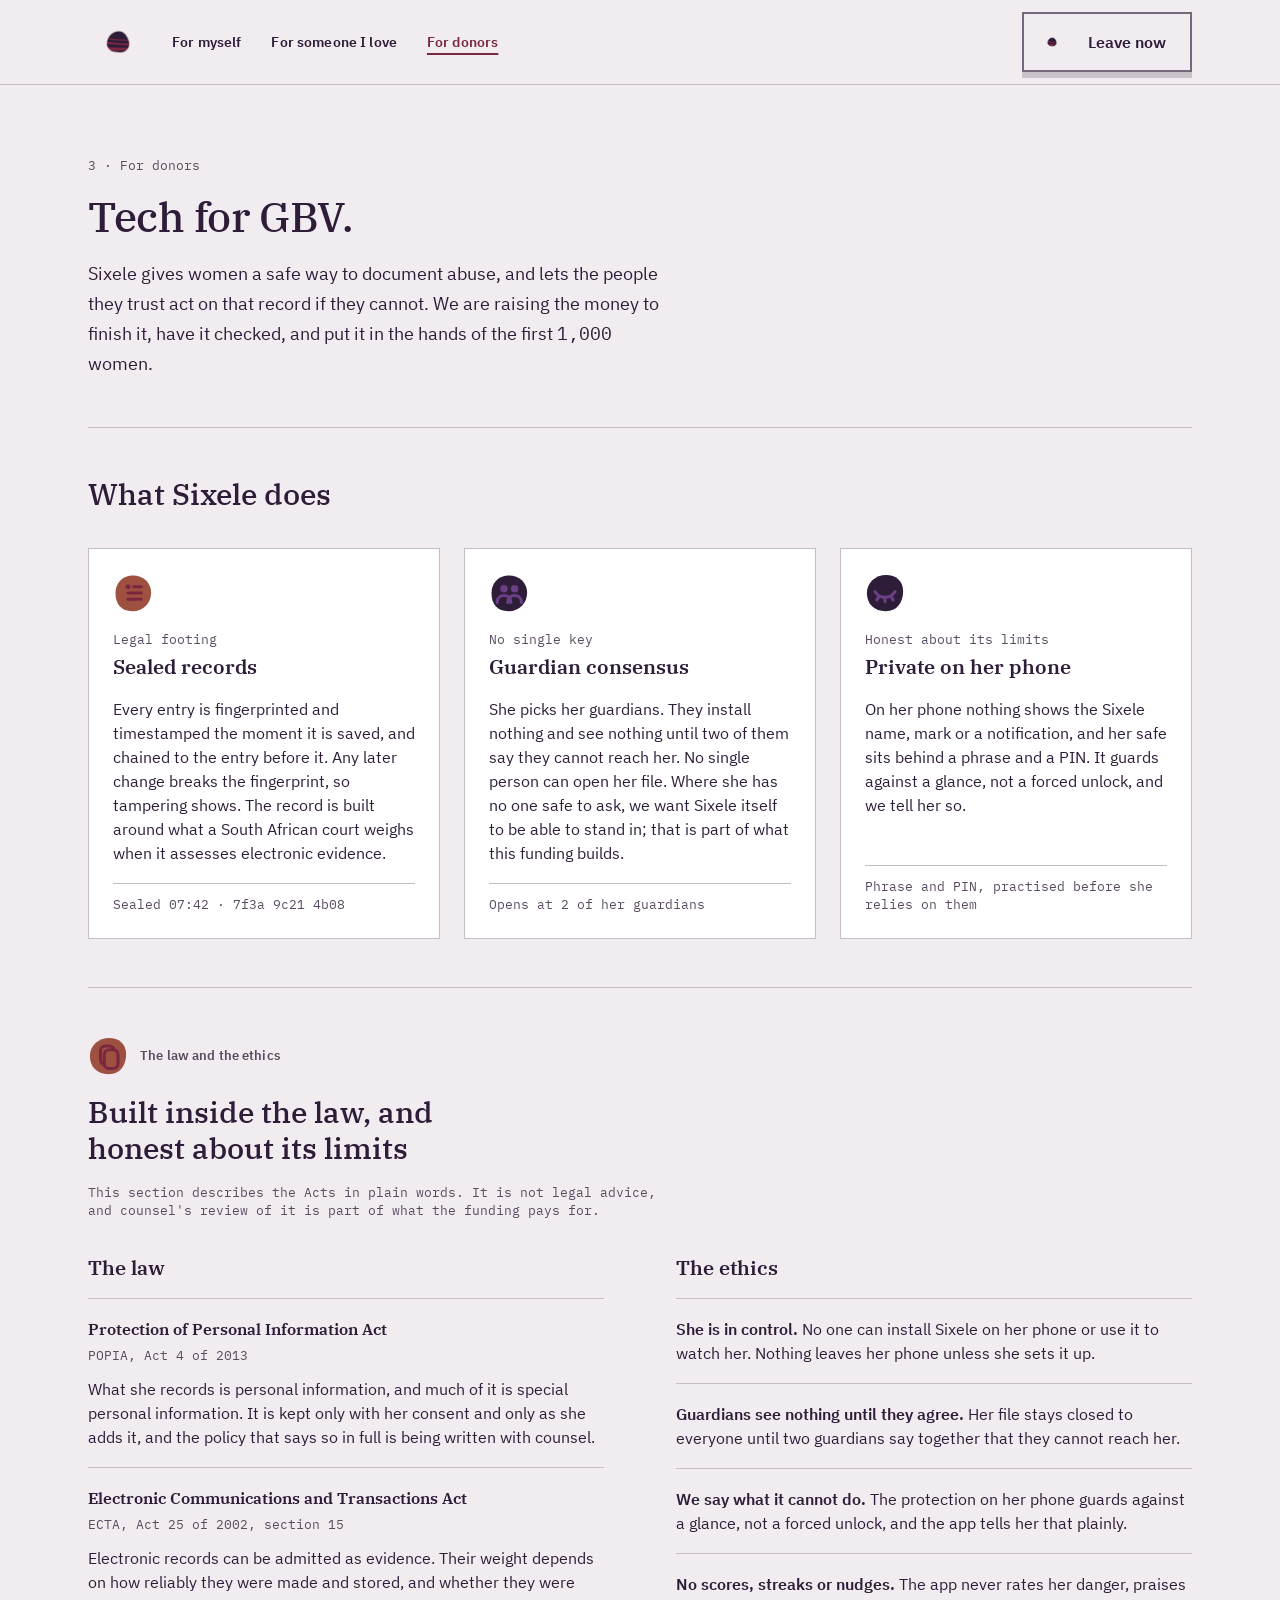
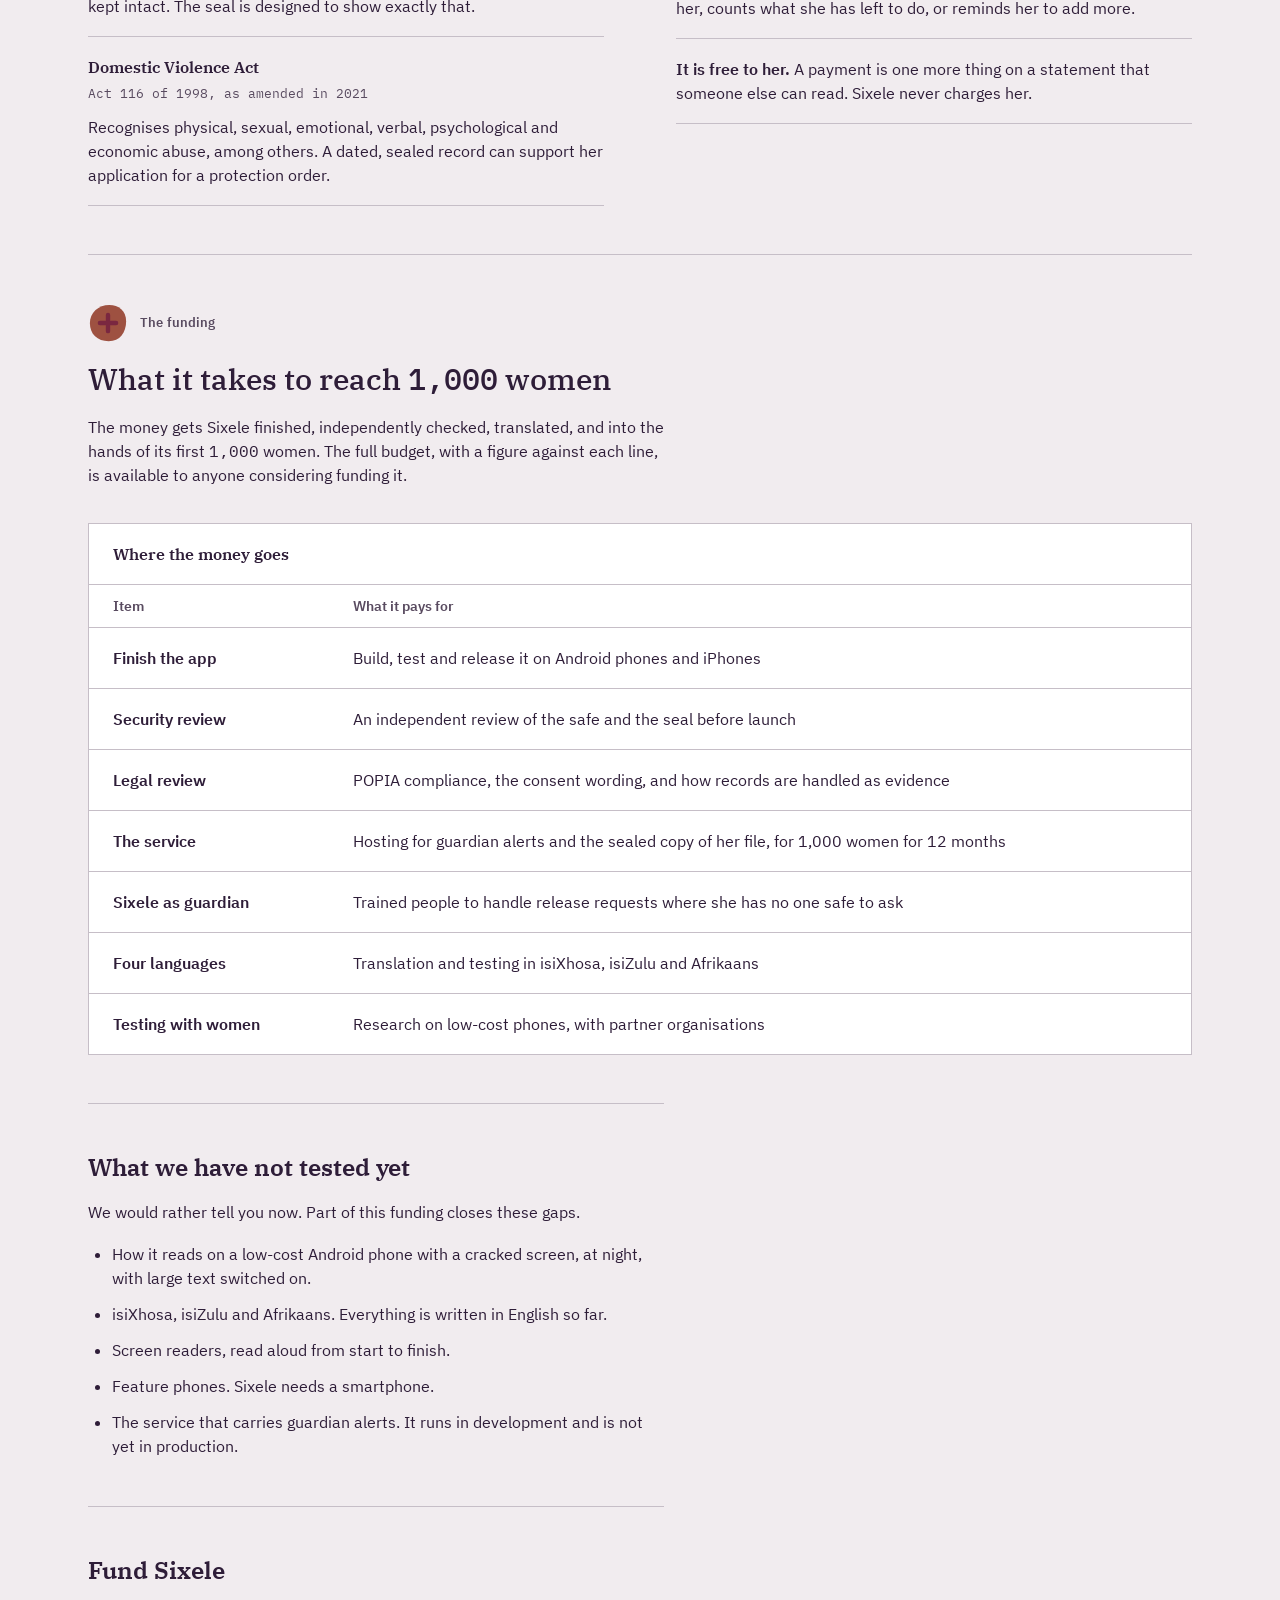
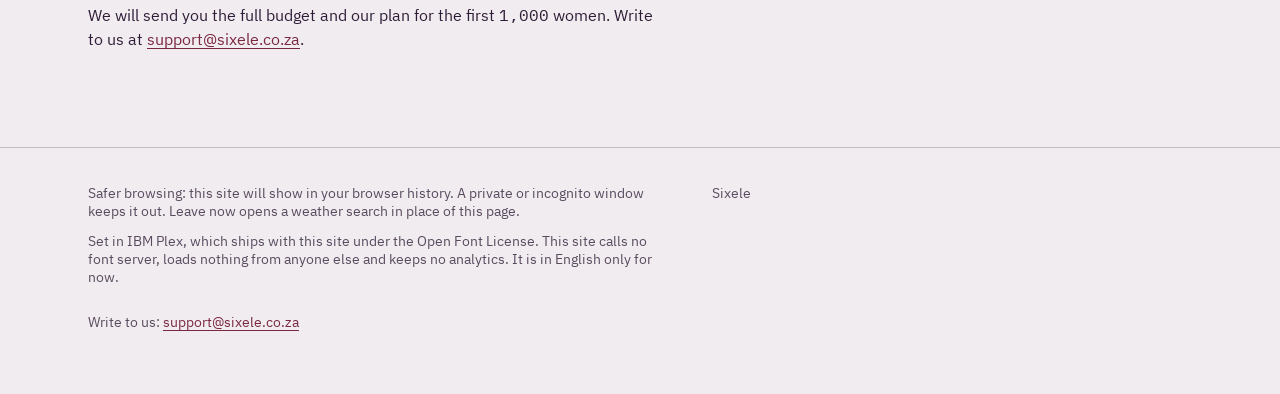
==== donors.html @ 9bf237d4 "SIX-145: Put the contact address on every page of the site Co-Authored-By: Claude Sonnet 5.5 <norepl" ====
<!DOCTYPE html>
<html lang="en-ZA">
<head>
  <meta charset="UTF-8">
  <meta name="viewport" content="width=device-width, initial-scale=1">
  <title>Tech for GBV — Sixele</title>
  <meta name="description" content="Sixele gives women a safe way to document abuse, and lets the people they trust act on that record if they cannot. What we are building, why it holds up in law, and what it takes to reach the first 1,000 women.">
  <meta name="referrer" content="no-referrer">
  <link rel="canonical" href="https://sixele.co.za/donors.html">
  <link rel="icon" href="brand/app_icon.png">
  <link rel="stylesheet" href="styles.css">
</head>
<body>

<header class="site-header">
  <div class="wrap">
    <a class="home" href="./" aria-label="Sixele home"><picture><source srcset="brand/mark_dark.jpg" media="(prefers-color-scheme: dark)"><img class="mark-60" src="brand/mark_light.jpg" alt="" width="60" height="60"></picture></a>
    <nav class="site-nav" aria-label="Sections">
      <a href="myself.html">For myself</a>
      <a href="someone-i-love.html">For someone I love</a>
      <a href="donors.html" aria-current="page">For donors</a>
    </nav>
    <a class="leave-now" id="leave-now" href="https://www.google.com/search?q=weather+today" rel="noreferrer noopener" aria-label="Leave now. Opens a weather search in place of this site."><picture><source srcset="brand/icon_dark.jpg" media="(prefers-color-scheme: dark)"><img class="mark-48" src="brand/icon_light.jpg" alt="" width="48" height="48"></picture>Leave now</a>
  </div>
</header>

<main class="page wrap">

  <section class="intro">
    <span class="note">3 · For donors</span>
    <h1 class="display">Tech for GBV.</h1>
    <p class="reading">Sixele gives women a safe way to document abuse, and lets the people they trust act on that record if they cannot. We are raising the money to finish it, have it checked, and put it in the hands of the first <span class="num">1,000</span> women.</p>
  </section>

  <section class="band stack-36" aria-labelledby="how">
    <h2 id="how" class="section-title">What Sixele does</h2>
    <div class="card-row">

      <article class="card">
        <picture><source srcset="icons/evidence_dark.svg" media="(prefers-color-scheme: dark)"><img class="pebble" src="icons/evidence_light.svg" alt="" width="40" height="40"></picture>
        <div class="stack" style="gap: 6px">
          <span class="note">Legal footing</span>
          <h3 class="title">Sealed records</h3>
        </div>
        <p>Every entry is fingerprinted and timestamped the moment it is saved, and chained to the entry before it. Any later change breaks the fingerprint, so tampering shows. The record is built around what a South African court weighs when it assesses electronic evidence.</p>
        <span class="card-foot note" aria-hidden="true">Sealed 07:42 · 7f3a 9c21 4b08</span>
      </article>

      <article class="card">
        <picture><source srcset="icons/circle_dark.svg" media="(prefers-color-scheme: dark)"><img class="pebble" src="icons/circle_light.svg" alt="" width="40" height="40"></picture>
        <div class="stack" style="gap: 6px">
          <span class="note">No single key</span>
          <h3 class="title">Guardian consensus</h3>
        </div>
        <p>She picks her guardians. They install nothing and see nothing until two of them say they cannot reach her. No single person can open her file. Where she has no one safe to ask, we want Sixele itself to be able to stand in; that is part of what this funding builds.</p>
        <span class="card-foot note" aria-hidden="true">Opens at 2 of her guardians</span>
      </article>

      <article class="card">
        <picture><source srcset="icons/hide_dark.svg" media="(prefers-color-scheme: dark)"><img class="pebble" src="icons/hide_light.svg" alt="" width="40" height="40"></picture>
        <div class="stack" style="gap: 6px">
          <span class="note">Honest about its limits</span>
          <h3 class="title">Private on her phone</h3>
        </div>
        <p>On her phone nothing shows the Sixele name, mark or a notification, and her safe sits behind a phrase and a PIN. It guards against a glance, not a forced unlock, and we tell her so.</p>
        <span class="card-foot note" aria-hidden="true">Phrase and PIN, practised before she relies on them</span>
      </article>

    </div>
  </section>

  <section class="band stack-36" aria-labelledby="legal">
    <div class="intro">
      <div class="kicker">
        <picture><source srcset="icons/papers_dark.svg" media="(prefers-color-scheme: dark)"><img class="pebble" src="icons/papers_light.svg" alt="" width="40" height="40"></picture>
        <span class="status">The law and the ethics</span>
      </div>
      <h2 id="legal" class="section-title">Built inside the law, and honest about its limits</h2>
      <p class="note">This section describes the Acts in plain words. It is not legal advice, and counsel's review of it is part of what the funding pays for.</p>
    </div>

    <div class="two-up">
      <div class="band-copy" style="max-width: none">
        <h3 class="title">The law</h3>
        <ul class="rows">
          <li>
            <span class="title-sm">Protection of Personal Information Act</span>
            <span class="note">POPIA, Act 4 of 2013</span>
            <p>What she records is personal information, and much of it is special personal information. It is kept only with her consent and only as she adds it, and the policy that says so in full is being written with counsel.</p>
          </li>
          <li>
            <span class="title-sm">Electronic Communications and Transactions Act</span>
            <span class="note">ECTA, Act 25 of 2002, section 15</span>
            <p>Electronic records can be admitted as evidence. Their weight depends on how reliably they were made and stored, and whether they were kept intact. The seal is designed to show exactly that.</p>
          </li>
          <li>
            <span class="title-sm">Domestic Violence Act</span>
            <span class="note">Act 116 of 1998, as amended in 2021</span>
            <p>Recognises physical, sexual, emotional, verbal, psychological and economic abuse, among others. A dated, sealed record can support her application for a protection order.</p>
          </li>
        </ul>
      </div>

      <div class="band-copy" style="max-width: none">
        <h3 class="title">The ethics</h3>
        <ul class="rows">
          <li><span><strong>She is in control.</strong> No one can install Sixele on her phone or use it to watch her. Nothing leaves her phone unless she sets it up.</span></li>
          <li><span><strong>Guardians see nothing until they agree.</strong> Her file stays closed to everyone until two guardians say together that they cannot reach her.</span></li>
          <li><span><strong>We say what it cannot do.</strong> The protection on her phone guards against a glance, not a forced unlock, and the app tells her that plainly.</span></li>
          <li><span><strong>No scores, streaks or nudges.</strong> The app never rates her danger, praises her, counts what she has left to do, or reminds her to add more.</span></li>
          <li><span><strong>It is free to her.</strong> A payment is one more thing on a statement that someone else can read. Sixele never charges her.</span></li>
        </ul>
      </div>
    </div>
  </section>

  <section class="band stack-36" aria-labelledby="cost">
    <div class="intro">
      <div class="kicker">
        <picture><source srcset="icons/add_dark.svg" media="(prefers-color-scheme: dark)"><img class="pebble" src="icons/add_light.svg" alt="" width="40" height="40"></picture>
        <span class="status">The funding</span>
      </div>
      <h2 id="cost" class="section-title">What it takes to reach <span class="num" style="font-weight: 500">1,000</span> women</h2>
      <p>The money gets Sixele finished, independently checked, translated, and into the hands of its first <span class="num">1,000</span> women. The full budget, with a figure against each line, is available to anyone considering funding it.</p>
    </div>

    <div class="table-wrap">
      <table>
        <caption>Where the money goes</caption>
        <thead>
          <tr>
            <th scope="col">Item</th>
            <th scope="col">What it pays for</th>
          </tr>
        </thead>
        <tbody>
          <tr><th scope="row">Finish the app</th><td>Build, test and release it on Android phones and iPhones</td></tr>
          <tr><th scope="row">Security review</th><td>An independent review of the safe and the seal before launch</td></tr>
          <tr><th scope="row">Legal review</th><td>POPIA compliance, the consent wording, and how records are handled as evidence</td></tr>
          <tr><th scope="row">The service</th><td>Hosting for guardian alerts and the sealed copy of her file, for 1,000 women for 12 months</td></tr>
          <tr><th scope="row">Sixele as guardian</th><td>Trained people to handle release requests where she has no one safe to ask</td></tr>
          <tr><th scope="row">Four languages</th><td>Translation and testing in isiXhosa, isiZulu and Afrikaans</td></tr>
          <tr><th scope="row">Testing with women</th><td>Research on low-cost phones, with partner organisations</td></tr>
        </tbody>
      </table>
    </div>
  </section>

  <section class="band intro" aria-labelledby="gaps">
    <h2 id="gaps" class="headline">What we have not tested yet</h2>
    <p>We would rather tell you now. Part of this funding closes these gaps.</p>
    <ul class="bullets">
      <li>How it reads on a low-cost Android phone with a cracked screen, at night, with large text switched on.</li>
      <li>isiXhosa, isiZulu and Afrikaans. Everything is written in English so far.</li>
      <li>Screen readers, read aloud from start to finish.</li>
      <li>Feature phones. Sixele needs a smartphone.</li>
      <li>The service that carries guardian alerts. It runs in development and is not yet in production.</li>
    </ul>
  </section>

  <section class="band intro" aria-labelledby="fund">
    <h2 id="fund" class="headline">Fund Sixele</h2>
    <p>We will send you the full budget and our plan for the first <span class="num">1,000</span> women. Write to us at <a href="mailto:support@sixele.co.za">support@sixele.co.za</a>.</p>
  </section>

</main>

<footer class="site-footer">
  <div class="wrap">
    <div>
      <p>Safer browsing: this site will show in your browser history. A private or incognito window keeps it out. Leave now opens a weather search in place of this page.</p>
      <p>Set in IBM Plex, which ships with this site under the Open Font License. This site calls no font server, loads nothing from anyone else and keeps no analytics. It is in English only for now.</p>
      <p>Write to us: <a href="mailto:support@sixele.co.za">support@sixele.co.za</a></p>
    </div>
    <p class="who">Sixele</p>
  </div>
</footer>

<script src="site.js"></script>
</body>
</html>
---- styles.css ----
/* The Sixele design system, for the web.
 *
 * Every value here comes from the app: colours from lib/theme/app_colors.dart,
 * spacing and sizes from lib/theme/tokens.dart, and the type scale from
 * openspec/specs/design-language/spec.md. If a token changes there, change it
 * here. Square corners, the 6px grid, IBM Plex, no pink, plum for black.
 */

/* --- Type: IBM Plex, shipped with the site. Nothing calls a font server. --- */

@font-face { font-family: "IBM Plex Serif"; font-weight: 500; font-display: swap; src: url("fonts/IBMPlexSerif-Medium.ttf") format("truetype"); }
@font-face { font-family: "IBM Plex Serif"; font-weight: 600; font-display: swap; src: url("fonts/IBMPlexSerif-SemiBold.ttf") format("truetype"); }
@font-face { font-family: "IBM Plex Sans"; font-weight: 400; font-display: swap; src: url("fonts/IBMPlexSans-Regular.ttf") format("truetype"); }
@font-face { font-family: "IBM Plex Sans"; font-weight: 400; font-style: italic; font-display: swap; src: url("fonts/IBMPlexSans-Italic.ttf") format("truetype"); }
@font-face { font-family: "IBM Plex Sans"; font-weight: 500; font-display: swap; src: url("fonts/IBMPlexSans-Medium.ttf") format("truetype"); }
@font-face { font-family: "IBM Plex Sans"; font-weight: 600; font-display: swap; src: url("fonts/IBMPlexSans-SemiBold.ttf") format("truetype"); }
@font-face { font-family: "IBM Plex Mono"; font-weight: 400; font-display: swap; src: url("fonts/IBMPlexMono-Regular.ttf") format("truetype"); }
@font-face { font-family: "IBM Plex Mono"; font-weight: 500; font-display: swap; src: url("fonts/IBMPlexMono-Medium.ttf") format("truetype"); }

/* --- Tokens --- */

:root {
  color-scheme: light dark;

  /* Semantic colours, light (DL-09). */
  --surface: #f1ecef;
  --surface-raised: #ffffff;
  --surface-well: #e1dbe0;
  --ink: #2e1d38;
  --ink-muted: #594b60;
  --ink-subtle: #65576b;
  --accent: #7a2740;
  --on-accent: #f1ecef;
  --accent-edge: #7a2740;
  --accent-text: #7a2740;
  --accent-quiet: #e1dbe0;
  --affirm: #1f5d59;
  --affirm-text: #1f5d59;
  --affirm-quiet: #d8dbdd;
  --attention: #9e5141;
  --attention-text: #9e5141;
  --attention-quiet: #e1dbe0;
  --line: #74687a;
  --line-subtle: #c6bec7;
  --focus: #7a2740;
  --shadow: rgba(46, 29, 56, 0.2);

  /* The 6px grid (DL-02). */
  --s6: 6px;
  --s12: 12px;
  --s18: 18px;
  --s24: 24px;
  --s30: 30px;
  --s36: 36px;
  --s48: 48px;
  --s60: 60px;
  --s72: 72px;
  --s96: 96px;

  /* Widths (DL-04). The page holds two reading columns side by side. */
  --reading: 576px;
  --page: 1104px;

  --serif: "IBM Plex Serif", Georgia, serif;
  --sans: "IBM Plex Sans", system-ui, sans-serif;
  --mono: "IBM Plex Mono", ui-monospace, monospace;
}

/* Semantic colours, dark. Also what an inverted block uses on a light page. */
@media (prefers-color-scheme: dark) {
  :root {
    --surface: #2e1d38;
    --surface-raised: #3c2b45;
    --surface-well: #211528;
    --ink: #f1ecef;
    --ink-muted: #c2bac3;
    --ink-subtle: #afa6b1;
    --accent-edge: #f1ecef;
    --accent-text: #f1ecef;
    --accent-quiet: #45203a;
    --affirm: #3cb4ac;
    --affirm-text: #3cb4ac;
    --affirm-quiet: #293042;
    --attention: #cc7866;
    --attention-text: #cc7866;
    --attention-quiet: #502d3b;
    --line: #8c8090;
    --line-subtle: #55465d;
    --focus: #f1ecef;
    --shadow: rgba(21, 12, 28, 0.5);
  }
}

/* --- Base --- */

*, *::before, *::after { box-sizing: border-box; }

html { scroll-behavior: smooth; scroll-padding-top: var(--s96); }
@media (prefers-reduced-motion: reduce) { html { scroll-behavior: auto; } }

body {
  margin: 0;
  background: var(--surface);
  color: var(--ink);
  font: 400 16px/24px var(--sans);
  -webkit-font-smoothing: antialiased;
}

img { display: block; max-width: 100%; }
p, h1, h2, h3, ul, ol, figure { margin: 0; }
ul, ol { padding: 0; list-style: none; }
a { color: var(--accent-text); text-underline-offset: 3px; }
h1, h2, h3 { text-wrap: balance; }
strong { font-weight: 600; }

:focus-visible { outline: 3px solid var(--focus); outline-offset: 2px; }

.wrap {
  max-width: calc(var(--page) + 2 * var(--s24));
  margin: 0 auto;
  padding: 0 var(--s24);
}

/* --- Type scale (DL-06) --- */

.display {
  font: 500 42px/48px var(--serif);
  letter-spacing: -0.01em;
}
.headline { font: 600 24px/30px var(--serif); }
.title { font: 600 20px/24px var(--serif); }
.title-sm { font: 600 16px/24px var(--serif); }
.section-title { font: 500 30px/36px var(--serif); }
.reading { font: 400 18px/30px var(--sans); }
.quote { font: italic 400 18px/30px var(--sans); }
.small { font: 400 14px/18px var(--sans); color: var(--ink-muted); }
.label {
  font: 600 14px/18px var(--sans);
  letter-spacing: 0.01em;
}
.status {
  font: 600 13px/18px var(--sans);
  letter-spacing: 0.01em;
  color: var(--ink-muted);
}
.note { font: 400 13px/18px var(--mono); color: var(--ink-muted); }
.fact { font: 500 16px/24px var(--mono); white-space: nowrap; }
.fact-lg { font: 500 24px/30px var(--mono); }
.code { font: 400 14px/18px var(--mono); }
.num { font-family: var(--mono); }
.muted { color: var(--ink-muted); }

@media (max-width: 599px) {
  .display { font-size: 36px; line-height: 42px; }
}

/* --- Brand marks (DL-12, DL-13) ---
 * The marks are flat pictures with mist or plum baked in, so they only ever
 * sit directly on the page colour, never on a card or a well. */

.mark-60 { width: 60px; height: 60px; }
.mark-48 { width: 48px; height: 48px; }
.wordmark { width: 216px; height: 216px; }
@media (max-width: 599px) {
  .wordmark { width: 144px; height: 144px; }
}

.pebble { flex: none; width: 40px; height: 40px; }
.pebble-64 { width: 64px; height: 64px; }

/* --- Line icons: a 24 box, 1.5 stroke, square caps, the text's colour. --- */

.line-icon {
  flex: none;
  width: 24px;
  height: 24px;
  fill: none;
  stroke: currentColor;
  stroke-width: 1.5;
  stroke-linecap: square;
  stroke-linejoin: miter;
}
.icon-affirm { color: var(--affirm-text); }
.icon-attention { color: var(--attention-text); }

/* --- Header: the mark, the three sections, and Leave now. --- */

.site-header {
  position: sticky;
  top: 0;
  z-index: 10;
  background: var(--surface);
  border-bottom: 1px solid var(--line-subtle);
}
.site-header .wrap {
  display: flex;
  flex-wrap: wrap;
  align-items: center;
  gap: var(--s12);
  padding-top: var(--s12);
  padding-bottom: var(--s12);
}
.home { display: flex; flex: none; }
.site-nav {
  flex: 1 1 360px;
  display: flex;
  flex-wrap: wrap;
  gap: 0 var(--s6);
}
.site-nav a {
  display: inline-flex;
  align-items: center;
  min-height: 48px;
  padding: 0 var(--s12);
  color: var(--ink);
  text-decoration: none;
  font: 600 14px/18px var(--sans);
  letter-spacing: 0.01em;
}
.site-nav a:hover { text-decoration: underline; text-underline-offset: 6px; }
.site-nav a[aria-current="page"] {
  color: var(--accent-text);
  text-decoration: underline;
  text-underline-offset: 6px;
  text-decoration-thickness: 2px;
}

/* Leave now: 60 tall, edged in 2, the one control that carries a stone. */
.leave-now {
  flex: none;
  display: inline-flex;
  align-items: center;
  gap: var(--s12);
  height: 60px;
  padding: 0 var(--s24) 0 4px;
  background: var(--surface);
  border: 2px solid var(--line);
  box-shadow: 0 6px 0 var(--shadow);
  color: var(--ink);
  text-decoration: none;
  font: 600 16px/24px var(--sans);
}
.leave-now:hover { border-color: var(--ink); }

@media (max-width: 599px) {
  .site-nav { order: 3; flex-basis: 100%; }
  .leave-now { margin-left: auto; }
}

/* --- Page structure --- */

main.page {
  display: flex;
  flex-direction: column;
  gap: var(--s48);
  padding-top: var(--s72);
  padding-bottom: var(--s96);
}
@media (max-width: 599px) {
  main.page { padding-top: var(--s48); }
}

.intro {
  max-width: var(--reading);
  display: flex;
  flex-direction: column;
  gap: var(--s18);
}
.intro .display { margin: 0; }

.centre {
  align-items: center;
  text-align: center;
  align-self: center;
  width: 100%;
  gap: var(--s24);
}
.centre .display { margin-top: var(--s12); }

.band {
  border-top: 1px solid var(--line-subtle);
  padding-top: var(--s48);
}
.band-copy {
  flex: 1 1 432px;
  max-width: var(--reading);
  display: flex;
  flex-direction: column;
  gap: var(--s18);
}
.band-aside { flex: 1 1 336px; }

.two-up {
  display: flex;
  flex-wrap: wrap;
  gap: var(--s36) var(--s72);
  align-items: flex-start;
}
.stack { display: flex; flex-direction: column; gap: var(--s18); }
.stack-36 { display: flex; flex-direction: column; gap: var(--s36); }

.kicker {
  display: flex;
  align-items: center;
  gap: var(--s12);
}

/* --- Buttons (DL-03, DL-11) --- */

.button {
  display: inline-flex;
  align-items: center;
  justify-content: center;
  gap: var(--s6);
  min-height: 48px;
  padding: 0 var(--s24);
  border: 1px solid var(--line);
  background: transparent;
  color: var(--ink);
  font: 600 16px/24px var(--sans);
  text-decoration: none;
  cursor: pointer;
  transition: opacity 120ms ease-out;
}
.button:hover { opacity: 0.85; }
.button-primary {
  height: 60px;
  padding: 0 var(--s30);
  background: var(--accent);
  border-color: var(--accent-edge);
  color: var(--on-accent);
}
.button-lg { height: 60px; padding: 0 var(--s30); }
.action { margin-top: var(--s24); align-self: flex-start; }

/* --- Cards: raised, hairline edge, no shadow (DL-01a). --- */

.card {
  display: flex;
  flex-direction: column;
  gap: var(--s18);
  padding: var(--s24);
  background: var(--surface-raised);
  border: 1px solid var(--line-subtle);
}
.card-12 { gap: var(--s12); }
.card-foot {
  margin-top: auto;
  padding-top: var(--s12);
  border-top: 1px solid var(--line-subtle);
}
.card-row {
  display: flex;
  flex-wrap: wrap;
  gap: var(--s24);
}
.card-row > * { flex: 1 1 288px; }

/* The three choices on the landing page. */
.choice {
  color: var(--ink);
  text-decoration: none;
  border-color: var(--line);
}
.choice:hover { border-color: var(--ink); }
.choice .headline { display: block; margin-top: var(--s6); }
.choice-body { flex-grow: 1; color: var(--ink-muted); }
.choice-go {
  display: inline-flex;
  align-items: center;
  gap: var(--s6);
  min-height: 48px;
  font: 600 14px/18px var(--sans);
  letter-spacing: 0.01em;
  color: var(--accent-text);
}

/* --- Lists --- */

.checks { display: flex; flex-direction: column; gap: var(--s12); }
.checks li { display: flex; gap: var(--s12); }

.steps { display: flex; flex-direction: column; }
.steps li {
  display: flex;
  gap: var(--s18);
  padding: var(--s12) 0;
  border-top: 1px solid var(--line-subtle);
}
.steps li:last-child { border-bottom: 1px solid var(--line-subtle); }
.steps .num { flex: 0 0 18px; font-weight: 500; }

.rows { display: flex; flex-direction: column; }
.rows > li {
  display: flex;
  flex-direction: column;
  gap: var(--s6);
  padding: var(--s18) 0;
  border-top: 1px solid var(--line-subtle);
}
.rows > li:last-child { border-bottom: 1px solid var(--line-subtle); }
.rows p { margin-top: var(--s6); }

.people { display: flex; flex-direction: column; }
.people li {
  display: flex;
  align-items: center;
  gap: var(--s12);
  padding: var(--s12) 0;
  border-top: 1px solid var(--line-subtle);
}
.people li:last-child { border-bottom: 1px solid var(--line-subtle); }
.initial {
  flex: none;
  width: 36px;
  height: 36px;
  display: inline-flex;
  align-items: center;
  justify-content: center;
  background: var(--surface-well);
  font: 600 14px/18px var(--sans);
}
.people .who { flex-grow: 1; display: flex; flex-direction: column; }
.affirm-word { font: 600 13px/18px var(--sans); letter-spacing: 0.01em; color: var(--affirm-text); }

.bullets { padding-left: var(--s24); list-style: disc; display: flex; flex-direction: column; gap: var(--s12); }

/* --- Notices (DL-16): square, edged in their tone, in the flow. --- */

.notice {
  display: flex;
  gap: var(--s12);
  width: 100%;
  max-width: var(--reading);
  padding: var(--s18);
  background: var(--surface-raised);
  border: 1px solid var(--line);
}
.notice .line-icon { color: var(--ink-muted); }
.notice > div { display: flex; flex-direction: column; gap: var(--s6); }
.notice-attention {
  background: var(--attention-quiet);
  border: 2px solid var(--attention);
}
.notice-attention .line-icon { color: var(--attention-text); }
.notice-attention .status { color: var(--ink); }

/* --- Tables --- */

.table-wrap {
  overflow-x: auto;
  background: var(--surface-raised);
  border: 1px solid var(--line-subtle);
}
table {
  width: 100%;
  min-width: 576px;
  border-collapse: collapse;
  text-align: left;
}
caption {
  caption-side: top;
  text-align: left;
  padding: var(--s18) var(--s24);
  font: 600 16px/24px var(--serif);
  border-bottom: 1px solid var(--line-subtle);
}
th, td { padding: var(--s18) var(--s24); vertical-align: top; }
thead th { padding: var(--s12) var(--s24); font: 600 14px/18px var(--sans); color: var(--ink-muted); }
th { font-weight: 600; }
tbody tr, tfoot tr { border-top: 1px solid var(--line-subtle); }
tfoot tr { border-top: 2px solid var(--line); }
.amount { text-align: right; font-family: var(--mono); white-space: nowrap; }

/* --- Footer --- */

.site-footer { border-top: 1px solid var(--line-subtle); }
.site-footer .wrap {
  display: flex;
  flex-wrap: wrap;
  gap: var(--s18) var(--s48);
  padding-top: var(--s36);
  padding-bottom: var(--s48);
  font: 400 14px/18px var(--sans);
  color: var(--ink-muted);
}
.site-footer .wrap > * { flex: 1 1 360px; max-width: var(--reading); }
.site-footer p + p { margin-top: var(--s12); }
.site-footer .who { flex: 0 1 auto; }
.site-footer p a { display: inline-flex; align-items: center; min-height: 48px; }
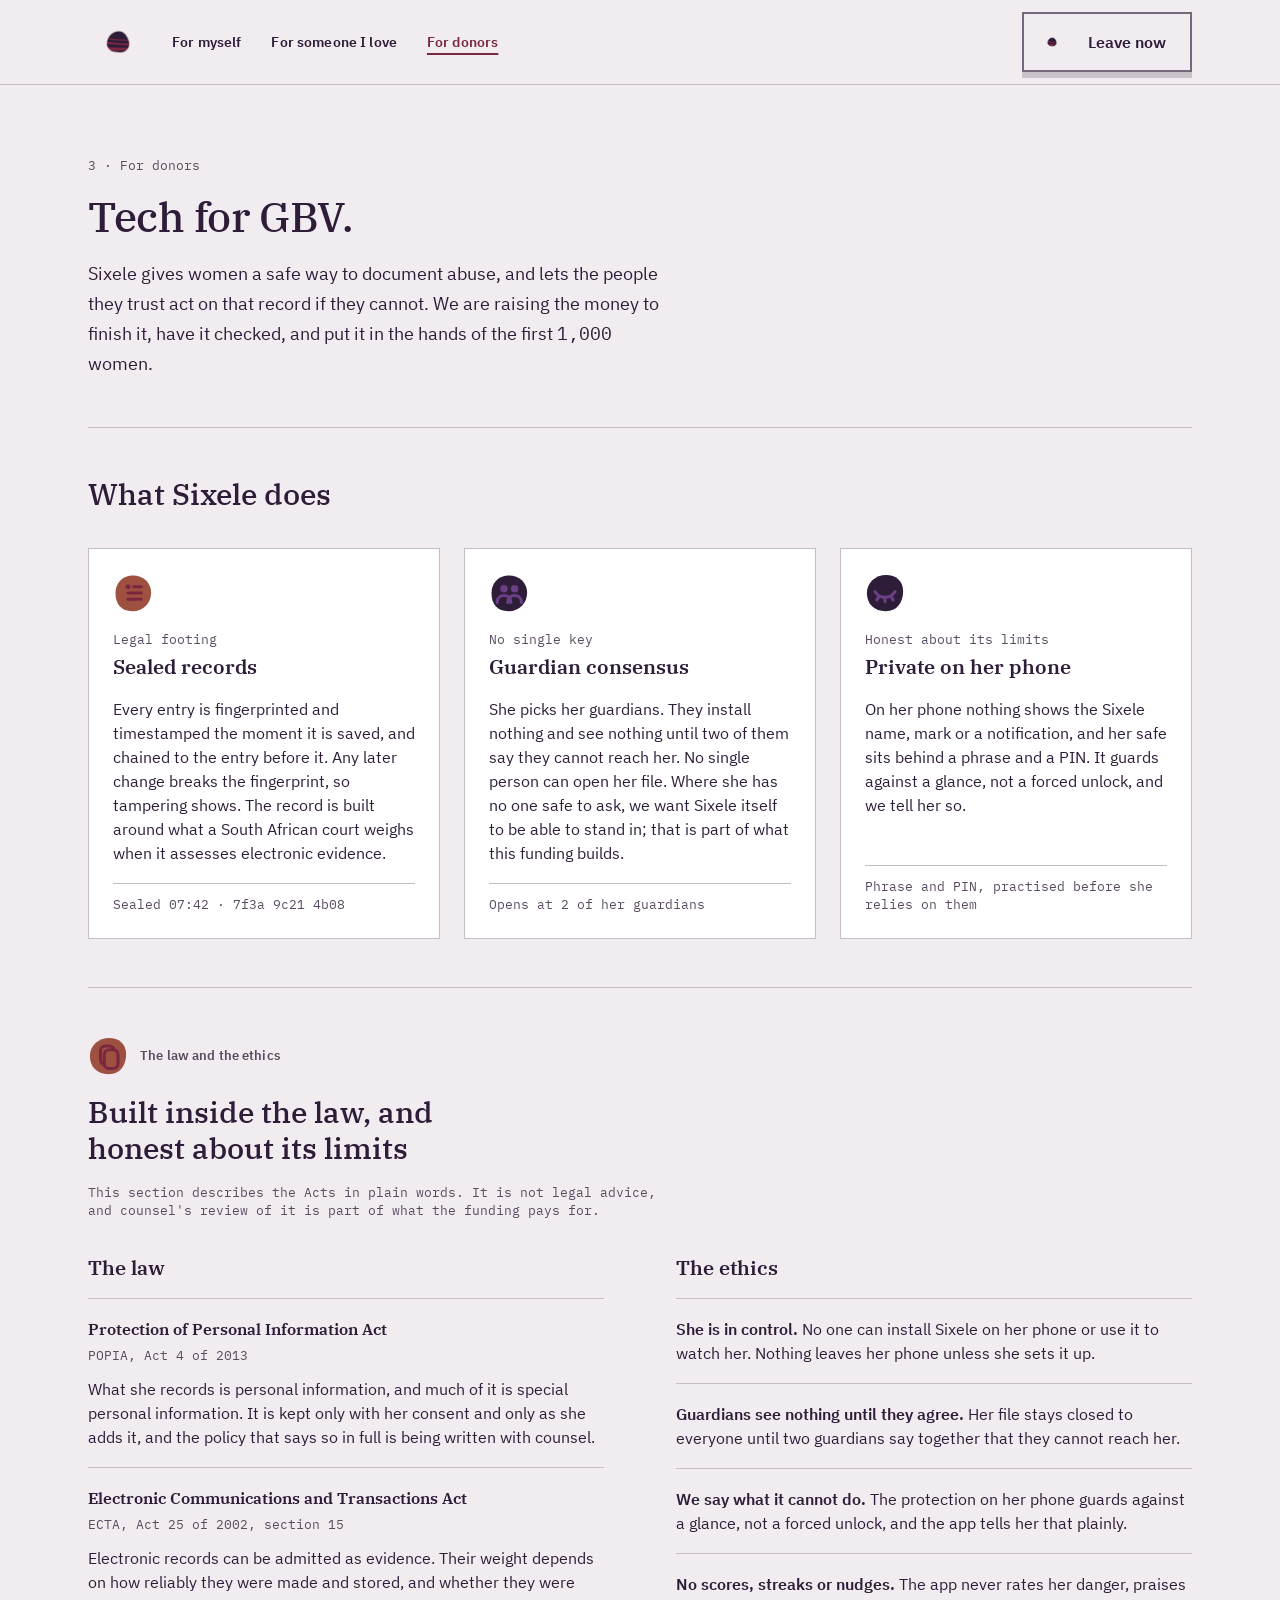
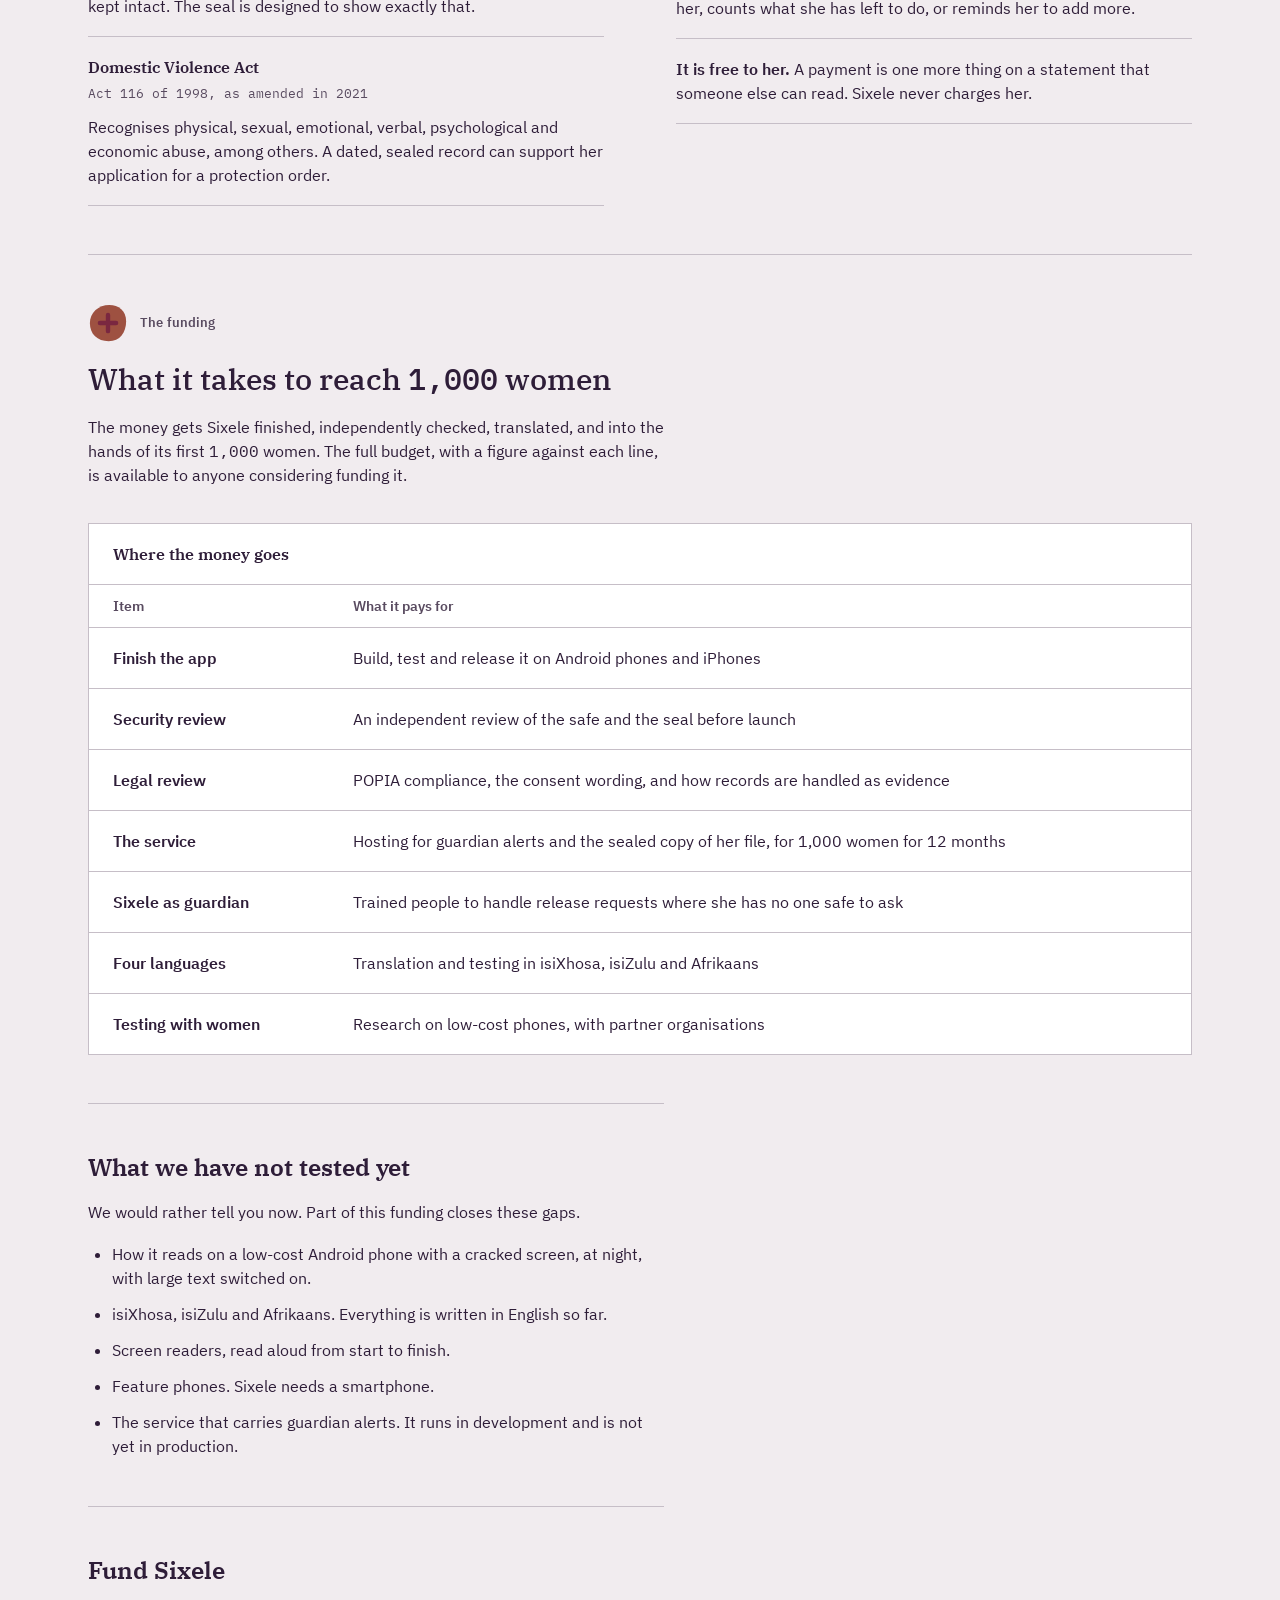
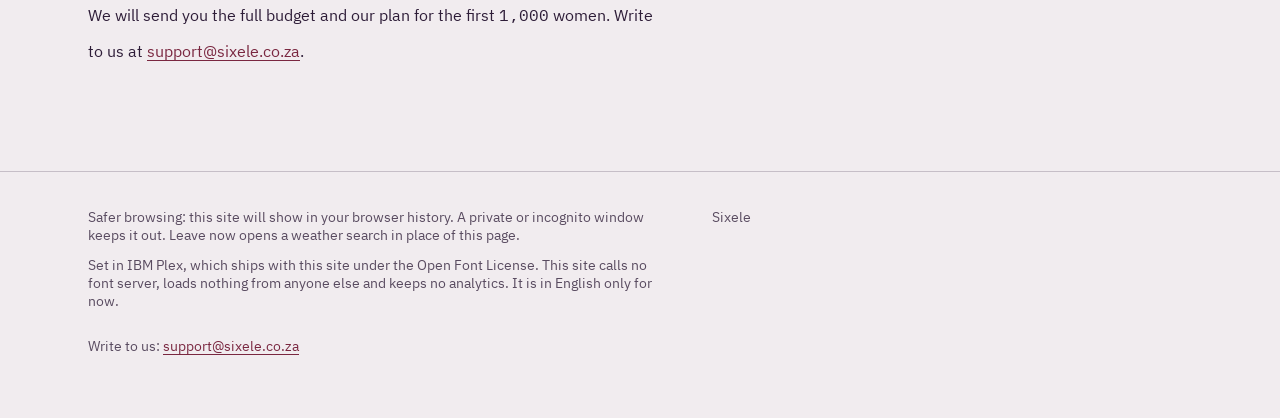
==== commit 25ba73fb: "SIX-145: make the inline contact link a 48px tap target Co-Authored-By: Claude Sonnet 5.5 <noreply@a" ====
--- a/donors.html
+++ b/donors.html
@@ -160,7 +160,7 @@
 
   <section class="band intro" aria-labelledby="fund">
     <h2 id="fund" class="headline">Fund Sixele</h2>
-    <p>We will send you the full budget and our plan for the first <span class="num">1,000</span> women. Write to us at <a href="mailto:support@sixele.co.za">support@sixele.co.za</a>.</p>
+    <p>We will send you the full budget and our plan for the first <span class="num">1,000</span> women. Write to us at <a class="contact-link" href="mailto:support@sixele.co.za">support@sixele.co.za</a>.</p>
   </section>
 
 </main>
--- a/styles.css
+++ b/styles.css
@@ -487,4 +487,5 @@
 .site-footer .wrap > * { flex: 1 1 360px; max-width: var(--reading); }
 .site-footer p + p { margin-top: var(--s12); }
 .site-footer .who { flex: 0 1 auto; }
-.site-footer p a { display: inline-flex; align-items: center; min-height: 48px; }
+/* Contact links are tap targets: 48 minimum, in the footer and inline in text. */
+.site-footer p a, a.contact-link { display: inline-flex; align-items: center; min-height: 48px; }
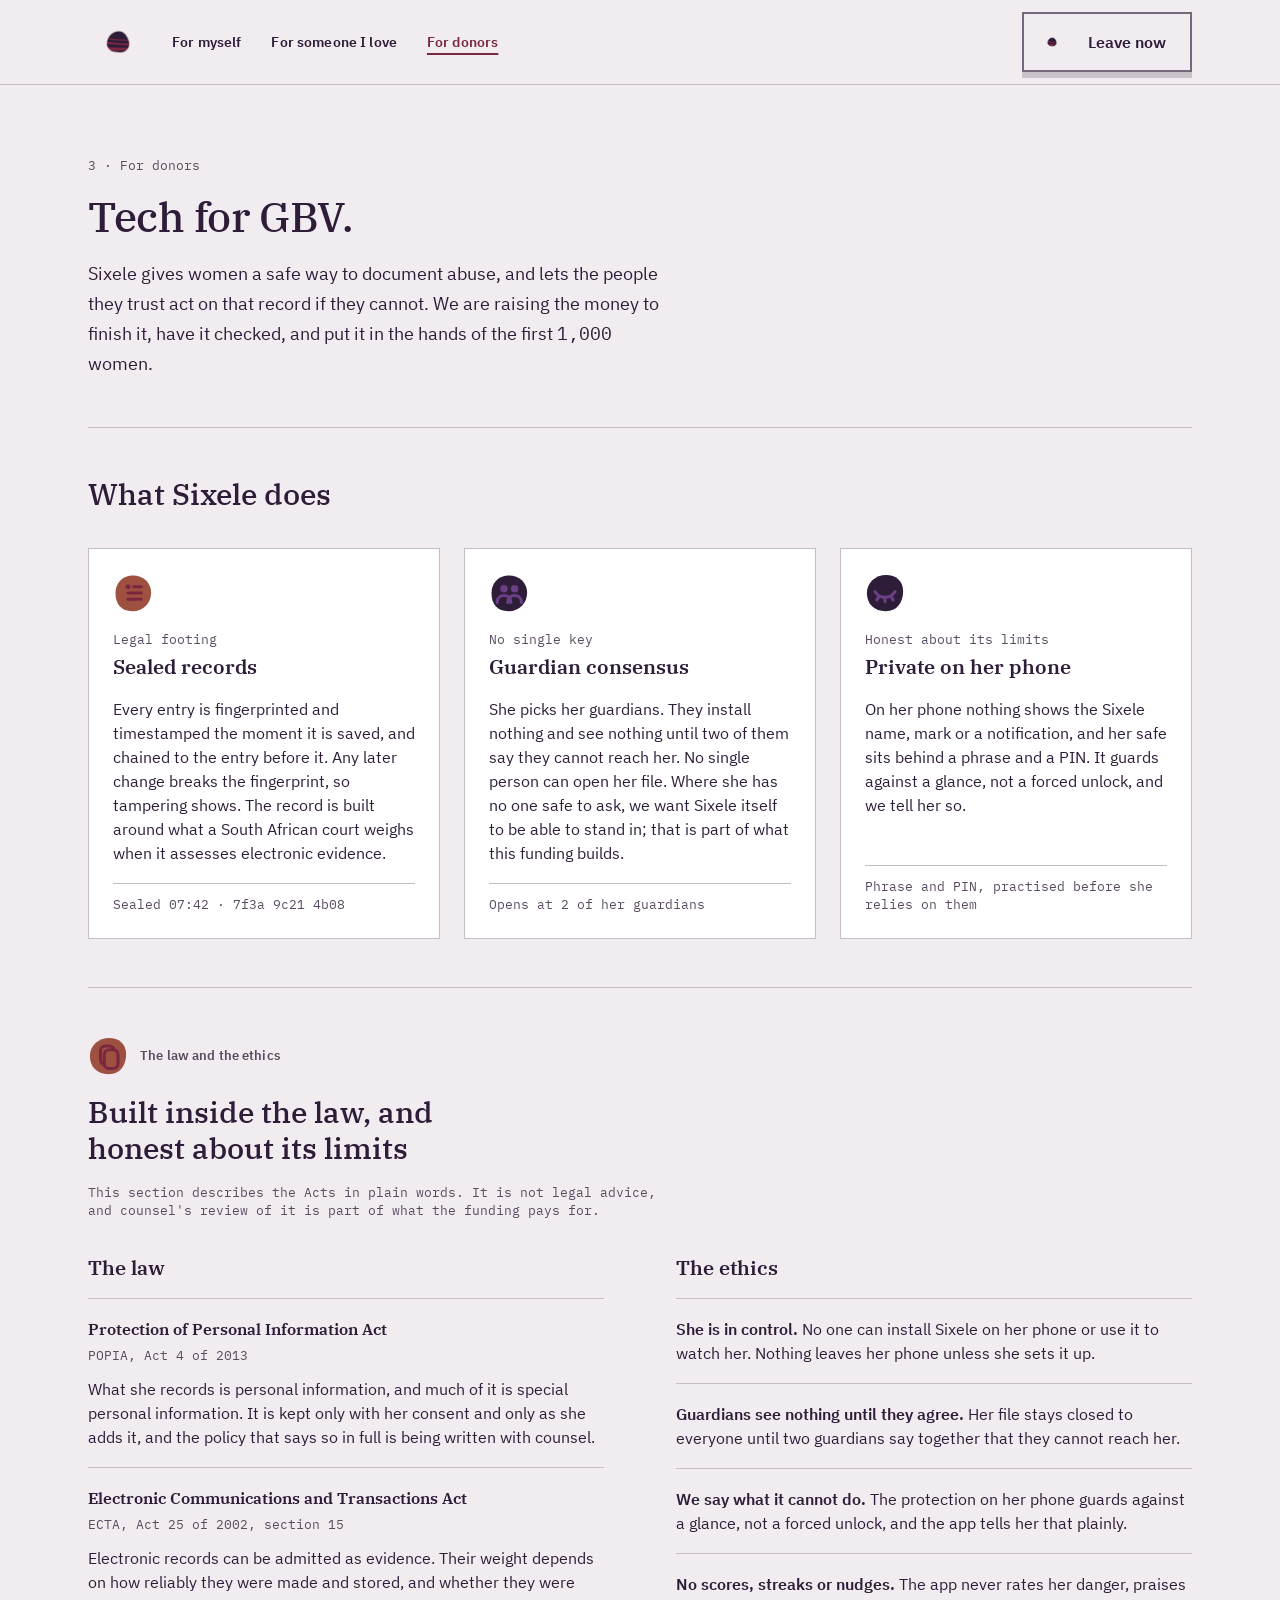
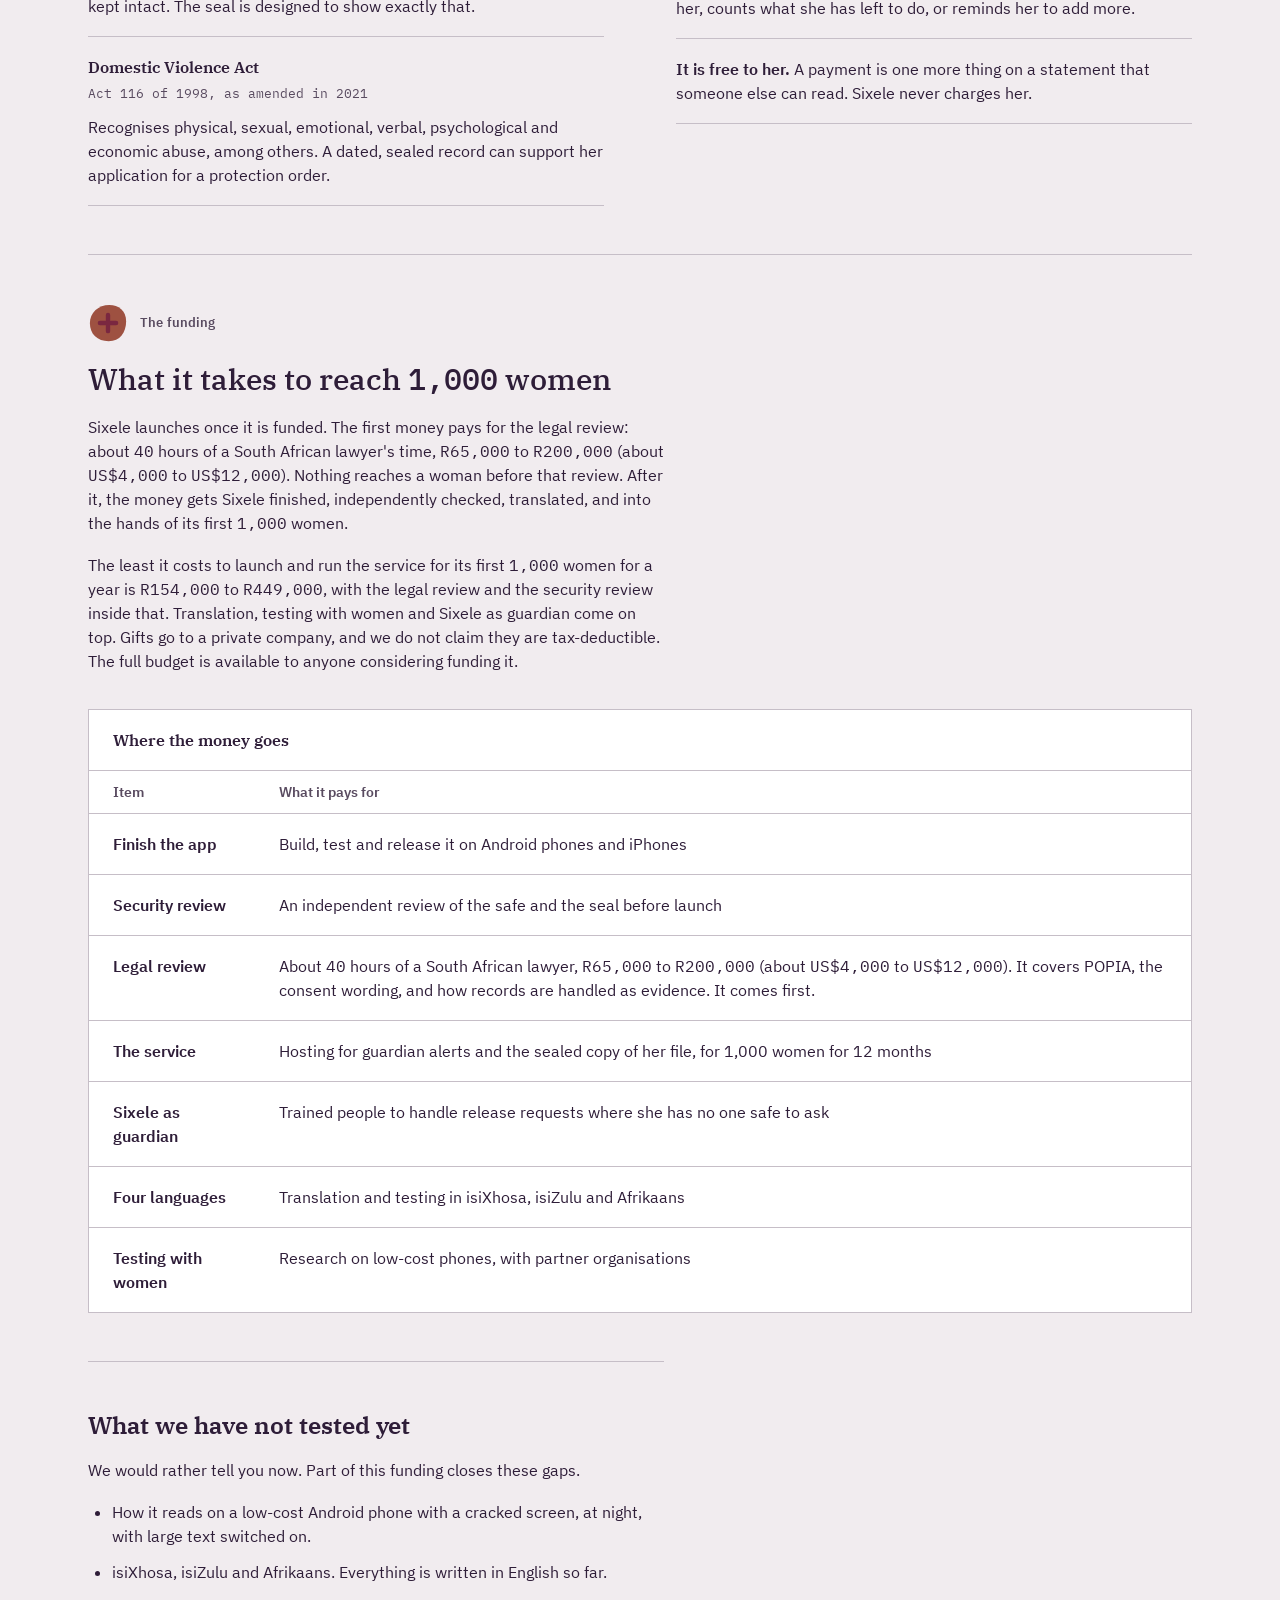
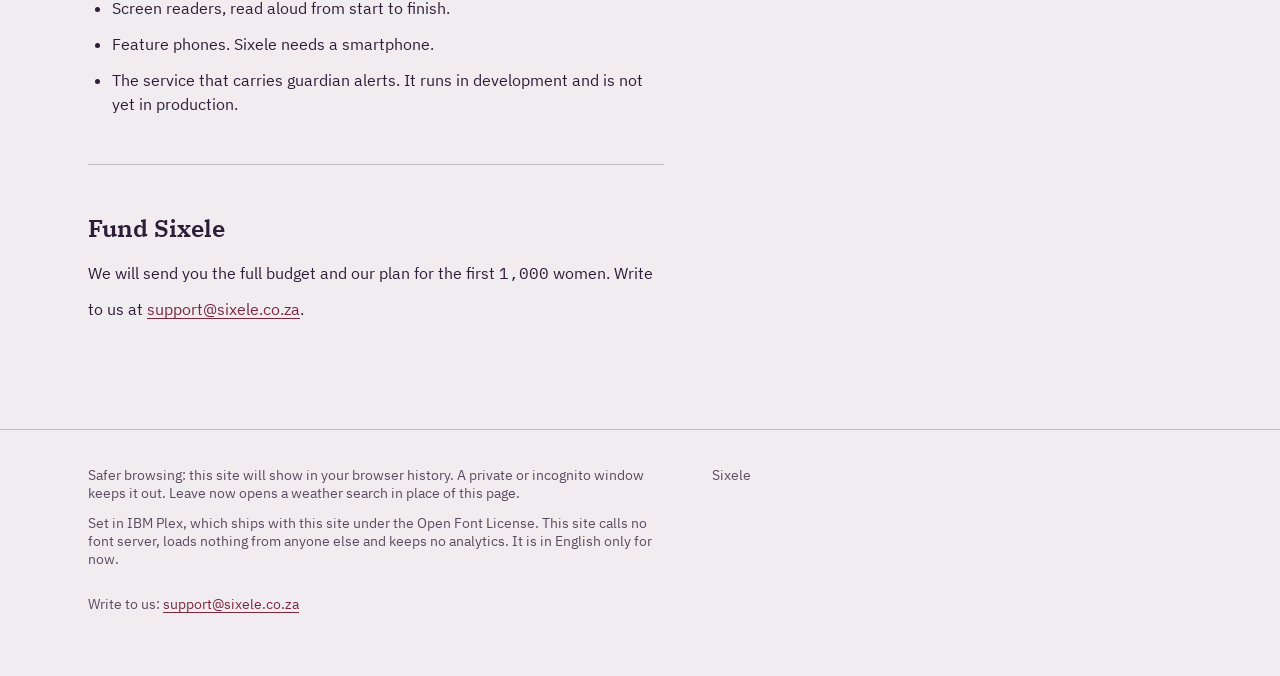
==== commit 2a863d0b: "SIX-254 Donors: legal review first with hours and cost, minimum launch cost" ====
--- a/donors.html
+++ b/donors.html
@@ -121,7 +121,8 @@
         <span class="status">The funding</span>
       </div>
       <h2 id="cost" class="section-title">What it takes to reach <span class="num" style="font-weight: 500">1,000</span> women</h2>
-      <p>The money gets Sixele finished, independently checked, translated, and into the hands of its first <span class="num">1,000</span> women. The full budget, with a figure against each line, is available to anyone considering funding it.</p>
+      <p>Sixele launches once it is funded. The first money pays for the legal review: about <span class="num">40</span> hours of a South African lawyer's time, <span class="num">R65,000</span> to <span class="num">R200,000</span> (about <span class="num">US$4,000</span> to <span class="num">US$12,000</span>). Nothing reaches a woman before that review. After it, the money gets Sixele finished, independently checked, translated, and into the hands of its first <span class="num">1,000</span> women.</p>
+      <p>The least it costs to launch and run the service for its first <span class="num">1,000</span> women for a year is <span class="num">R154,000</span> to <span class="num">R449,000</span>, with the legal review and the security review inside that. Translation, testing with women and Sixele as guardian come on top. Gifts go to a private company, and we do not claim they are tax-deductible. The full budget is available to anyone considering funding it.</p>
     </div>
 
     <div class="table-wrap">
@@ -136,7 +137,7 @@
         <tbody>
           <tr><th scope="row">Finish the app</th><td>Build, test and release it on Android phones and iPhones</td></tr>
           <tr><th scope="row">Security review</th><td>An independent review of the safe and the seal before launch</td></tr>
-          <tr><th scope="row">Legal review</th><td>POPIA compliance, the consent wording, and how records are handled as evidence</td></tr>
+          <tr><th scope="row">Legal review</th><td>About <span class="num">40</span> hours of a South African lawyer, <span class="num">R65,000</span> to <span class="num">R200,000</span> (about <span class="num">US$4,000</span> to <span class="num">US$12,000</span>). It covers POPIA, the consent wording, and how records are handled as evidence. It comes first.</td></tr>
           <tr><th scope="row">The service</th><td>Hosting for guardian alerts and the sealed copy of her file, for 1,000 women for 12 months</td></tr>
           <tr><th scope="row">Sixele as guardian</th><td>Trained people to handle release requests where she has no one safe to ask</td></tr>
           <tr><th scope="row">Four languages</th><td>Translation and testing in isiXhosa, isiZulu and Afrikaans</td></tr>
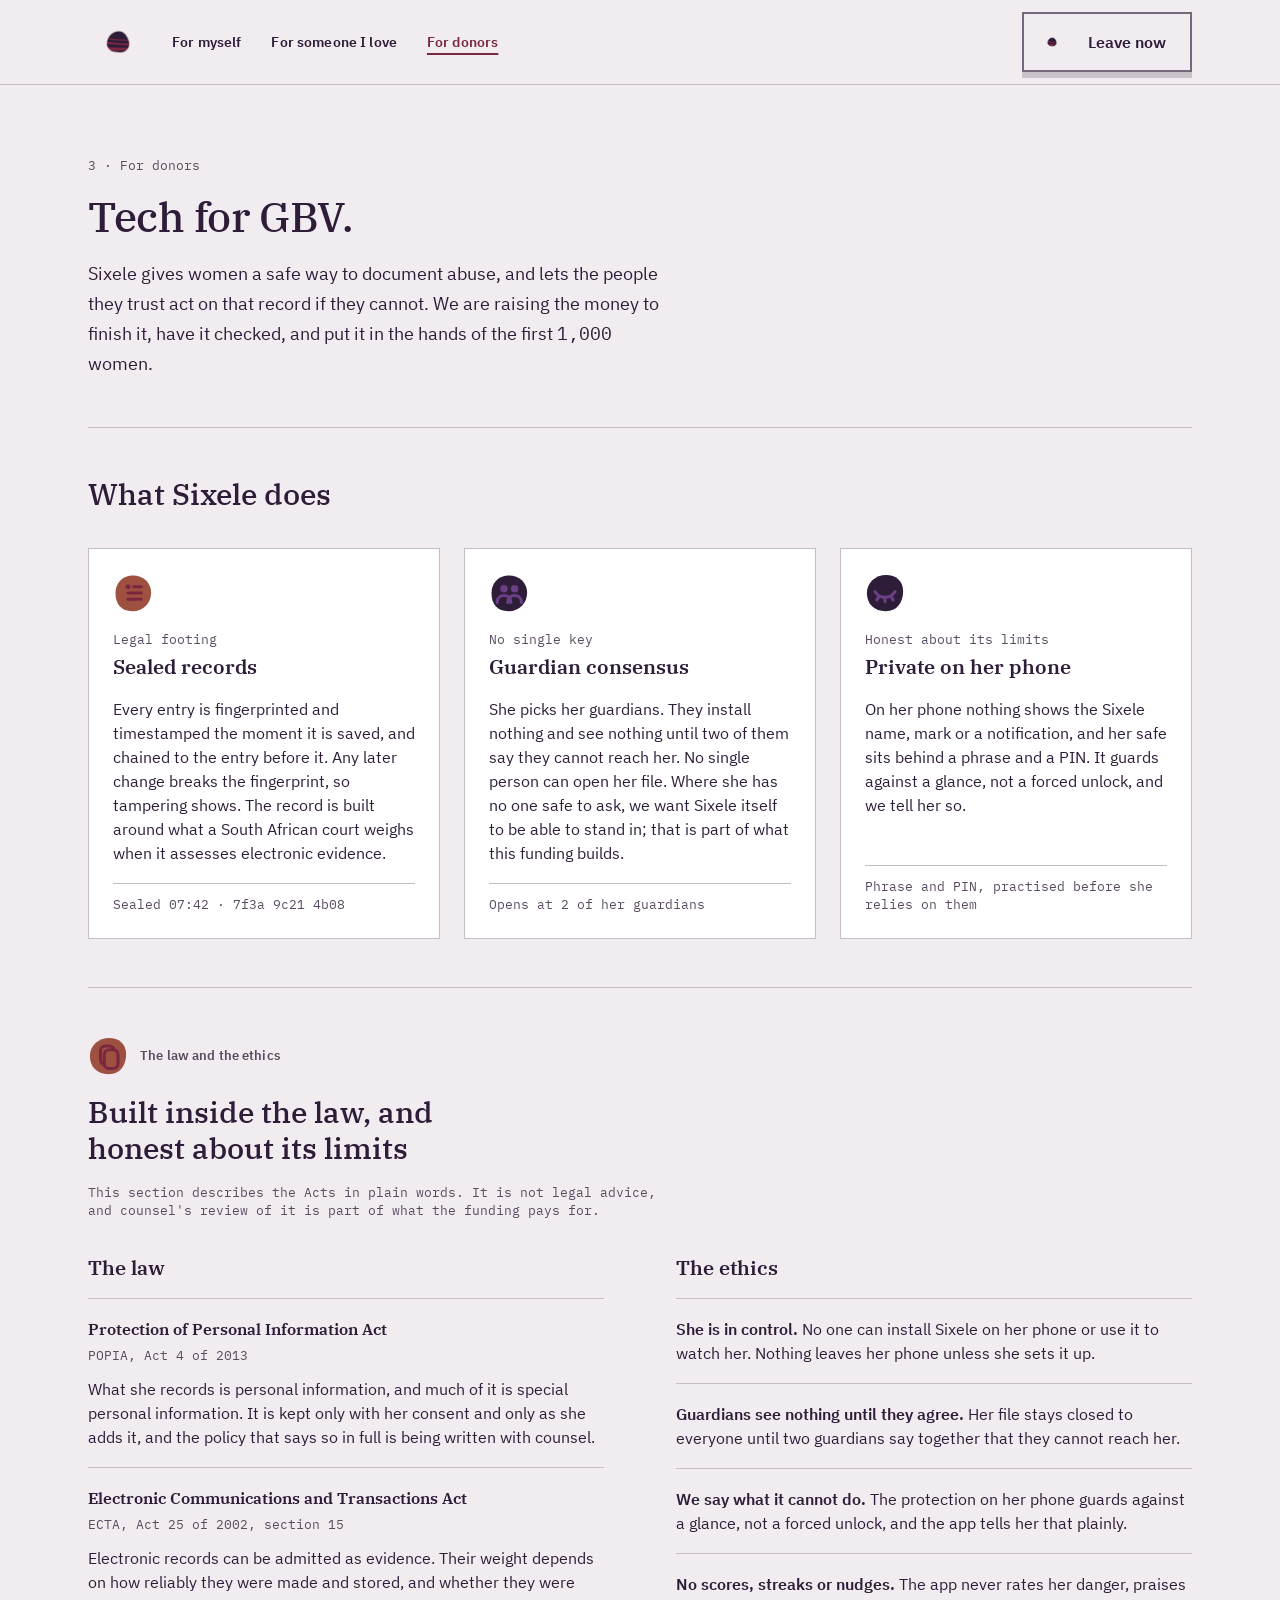
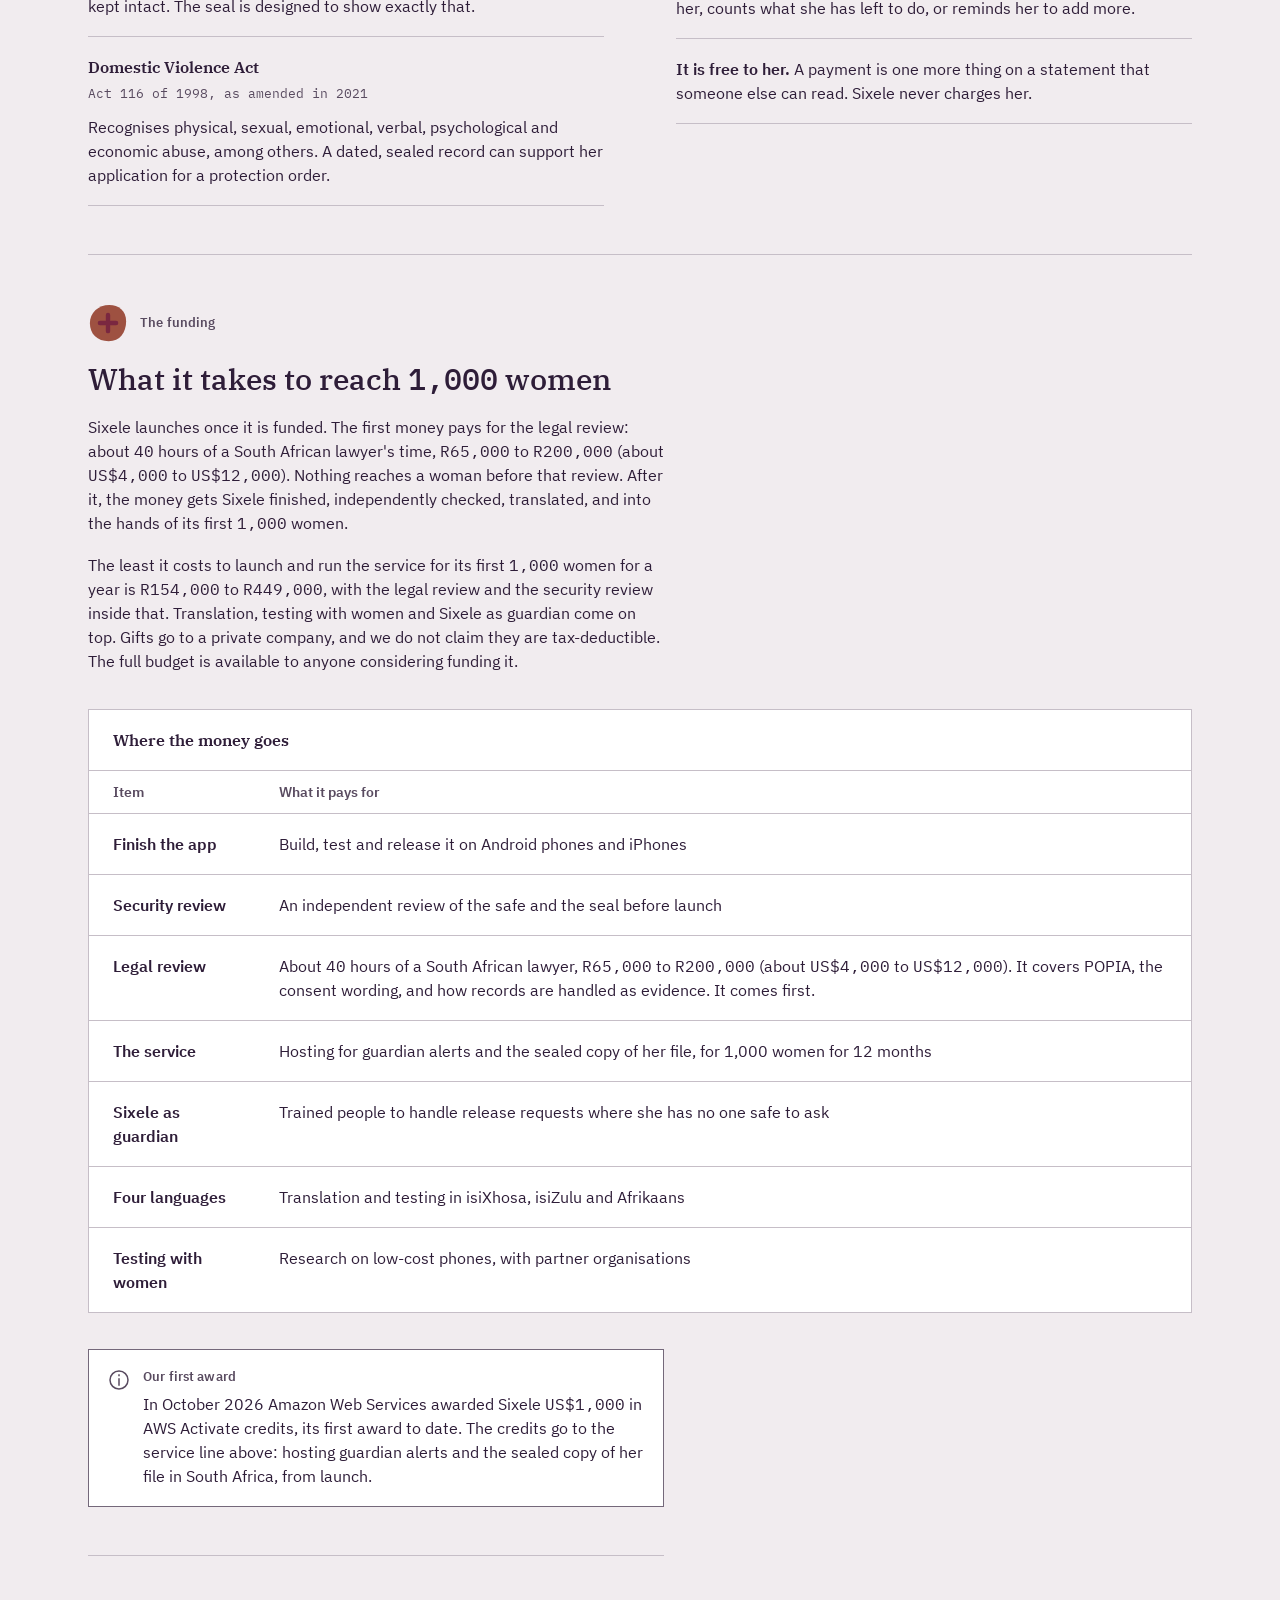
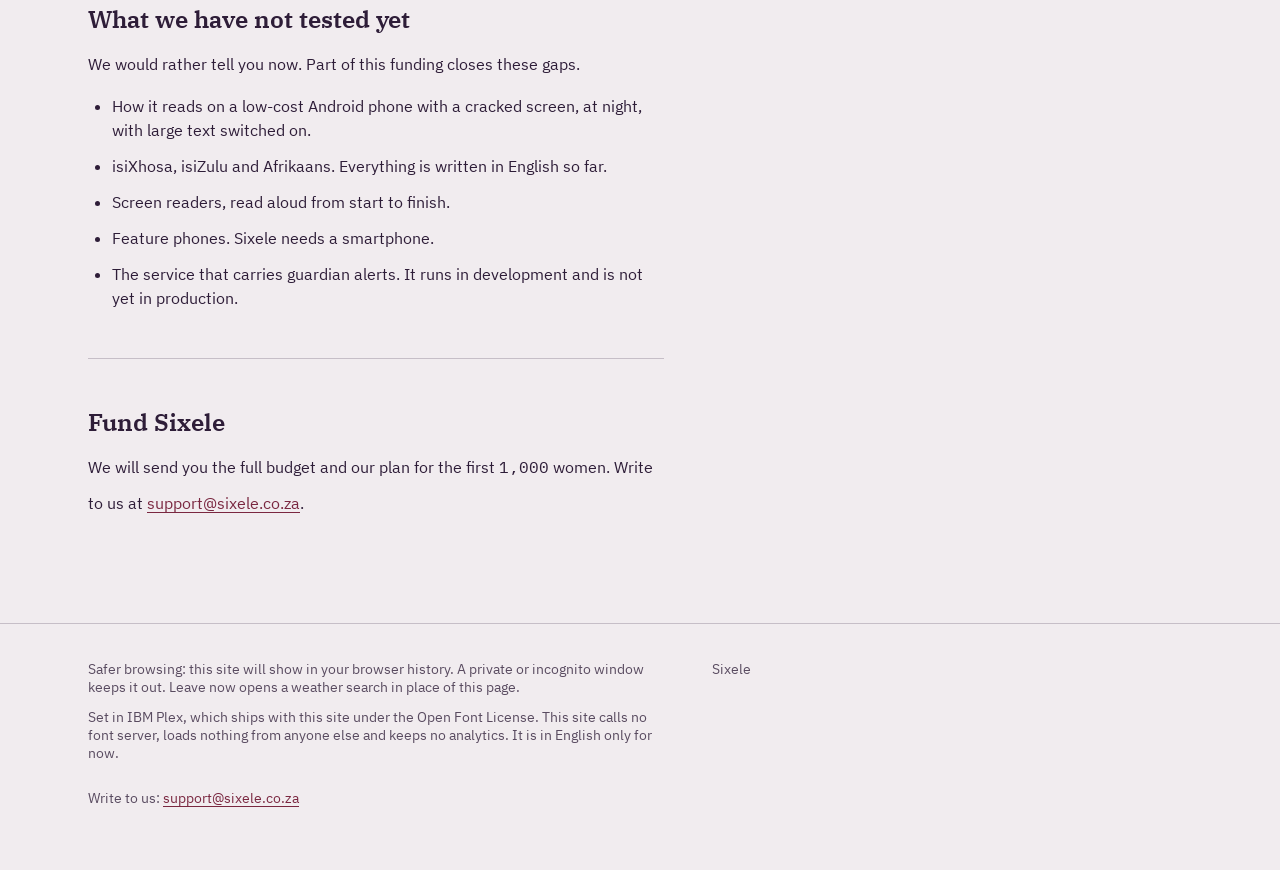
==== commit 58e6ee10: "Donors page: note the first award, US$1,000 of AWS Activate credits A note under "Where the money go" ====
--- a/donors.html
+++ b/donors.html
@@ -145,6 +145,14 @@
         </tbody>
       </table>
     </div>
+
+    <div class="notice" role="note">
+      <svg class="line-icon" viewBox="0 0 24 24" aria-hidden="true"><circle cx="12" cy="12" r="9"/><path d="M12 11v6M12 7v.5"/></svg>
+      <div>
+        <span class="status">Our first award</span>
+        <span>In October 2026 Amazon Web Services awarded Sixele <span class="num">US$1,000</span> in AWS Activate credits, its first award to date. The credits go to the service line above: hosting guardian alerts and the sealed copy of her file in South Africa, from launch.</span>
+      </div>
+    </div>
   </section>
 
   <section class="band intro" aria-labelledby="gaps">
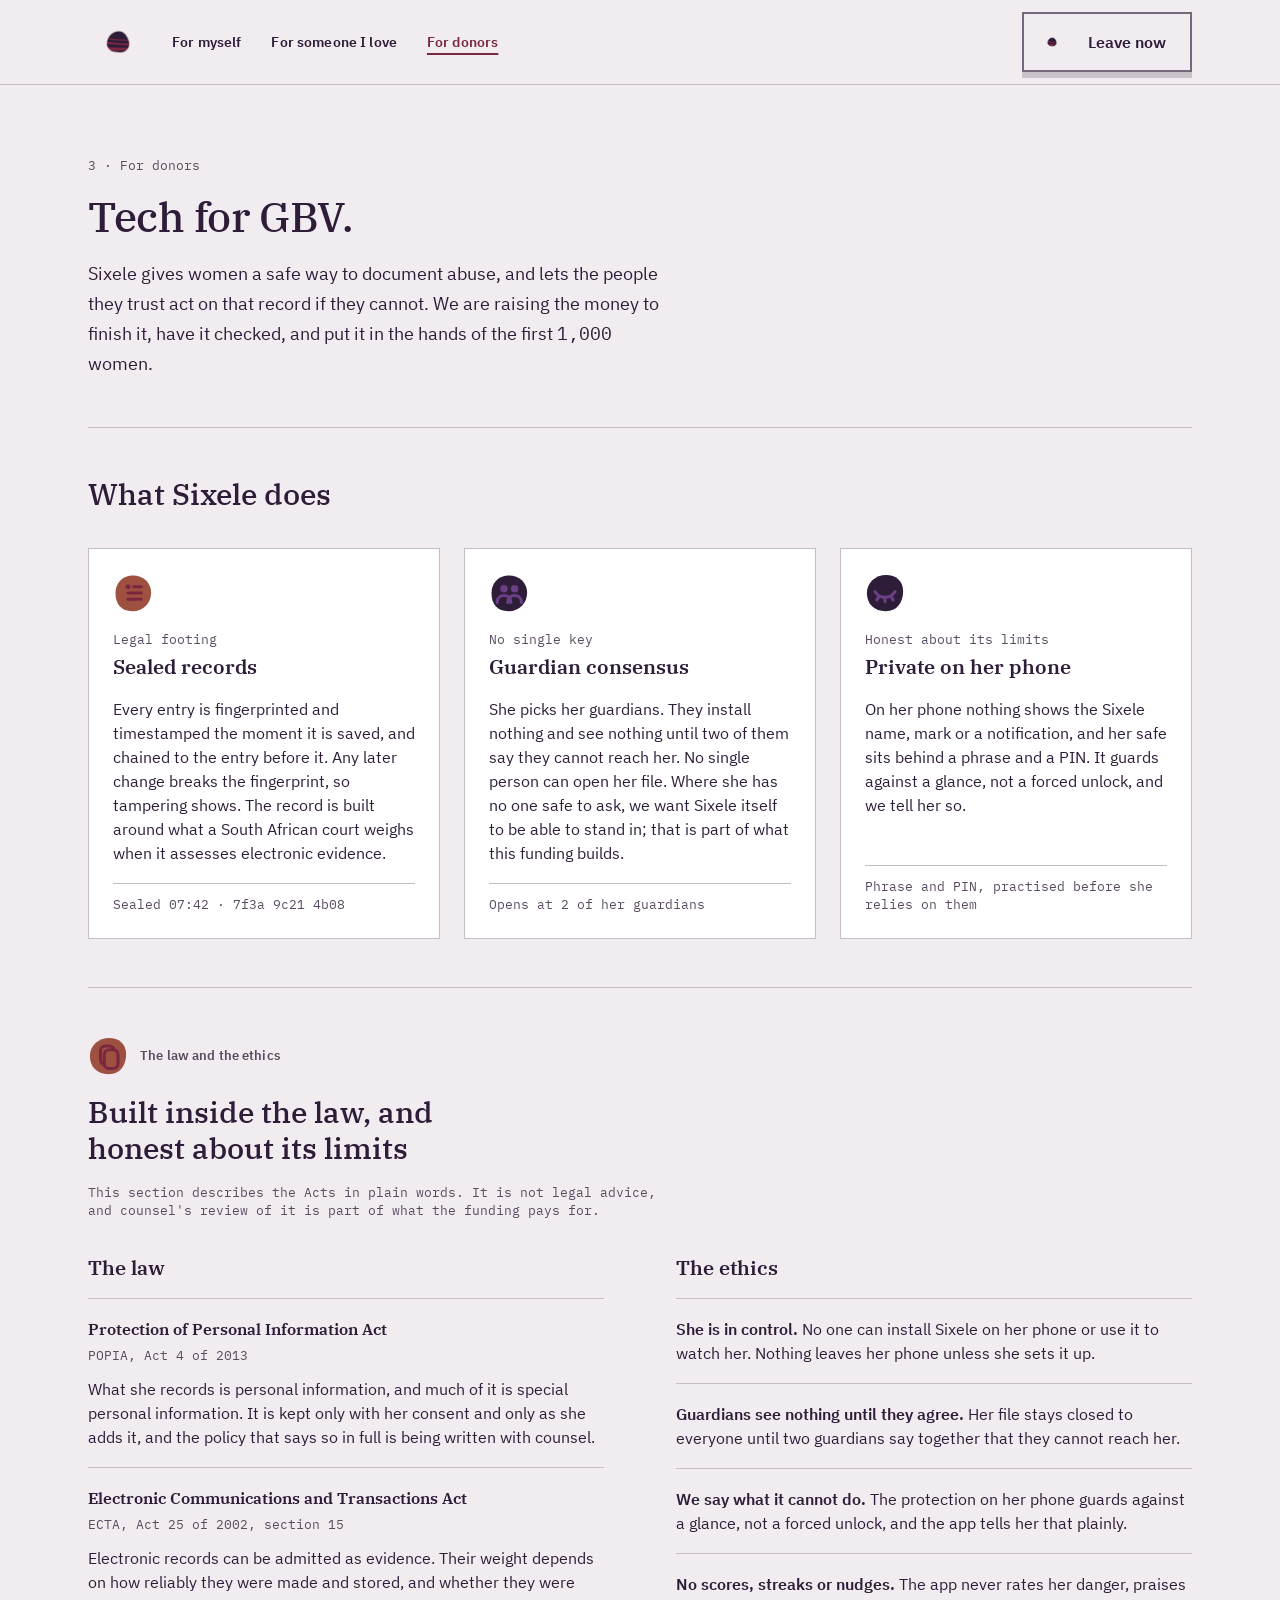
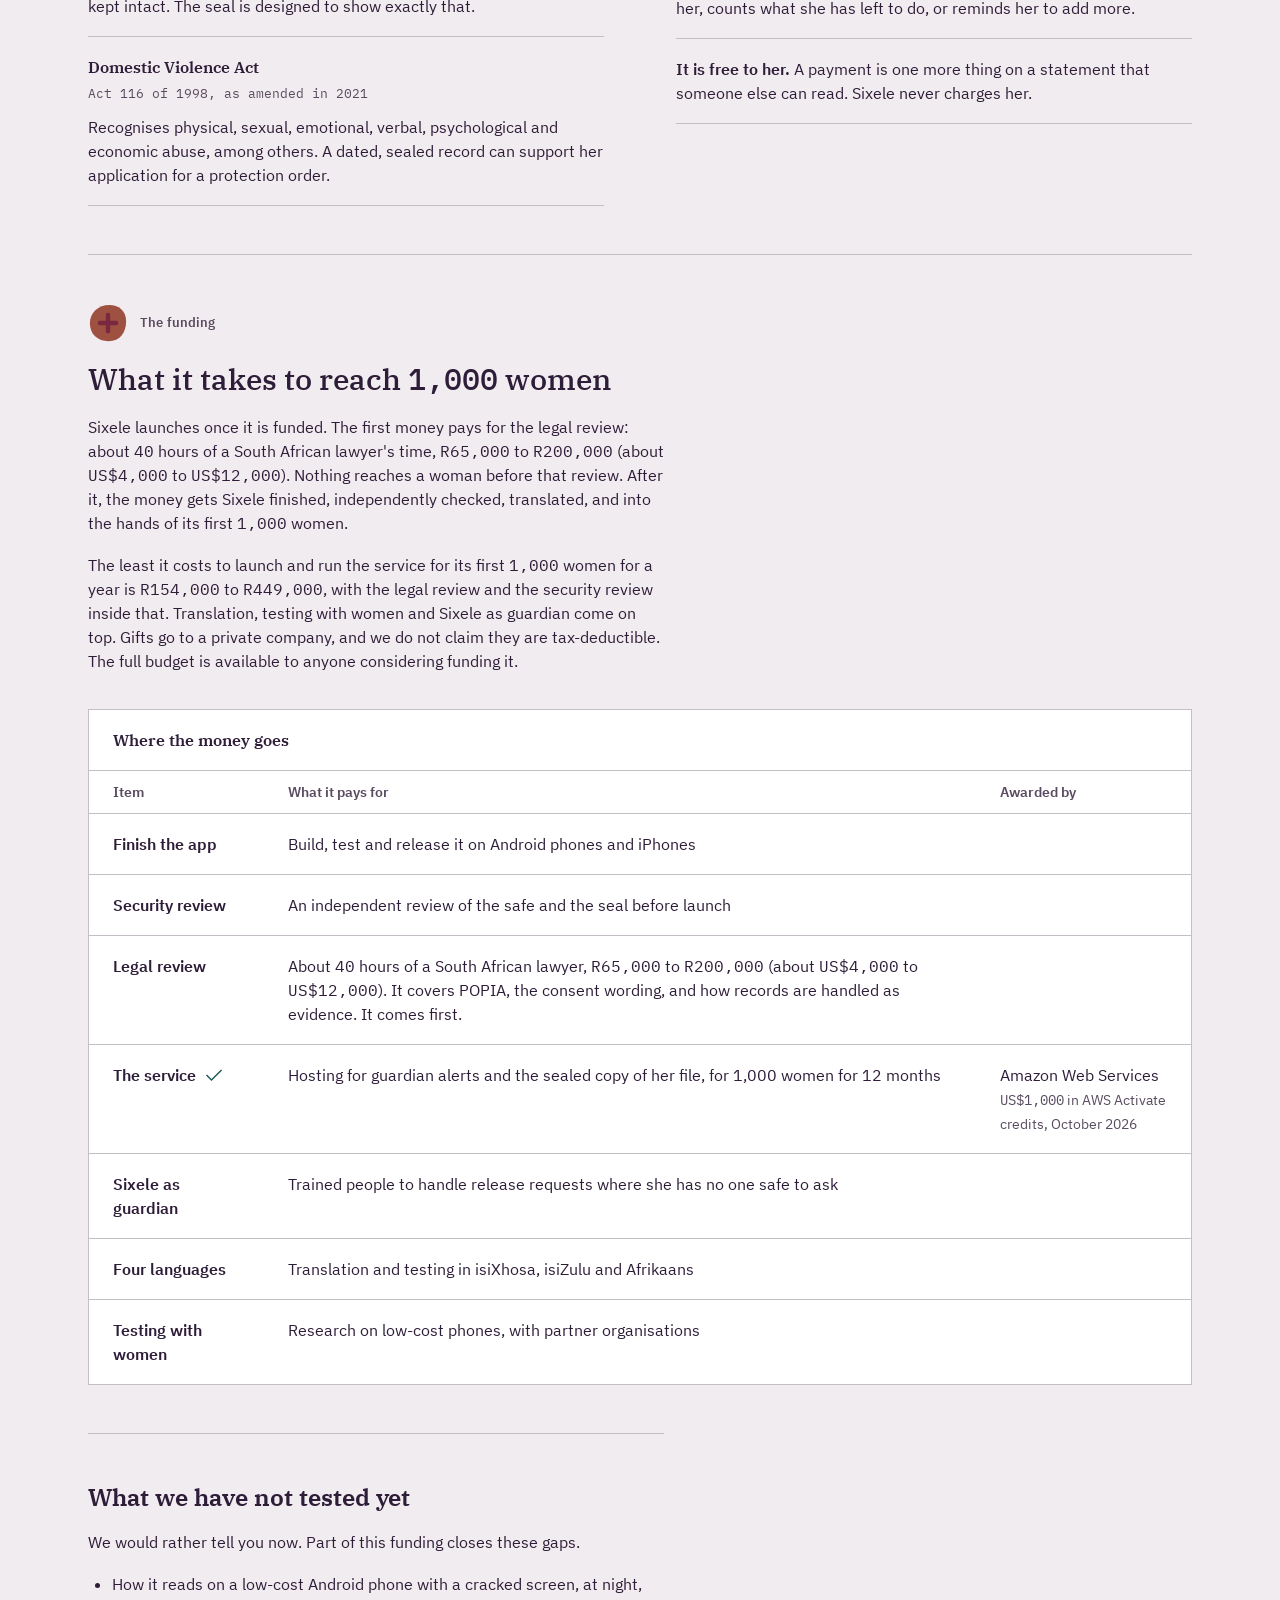
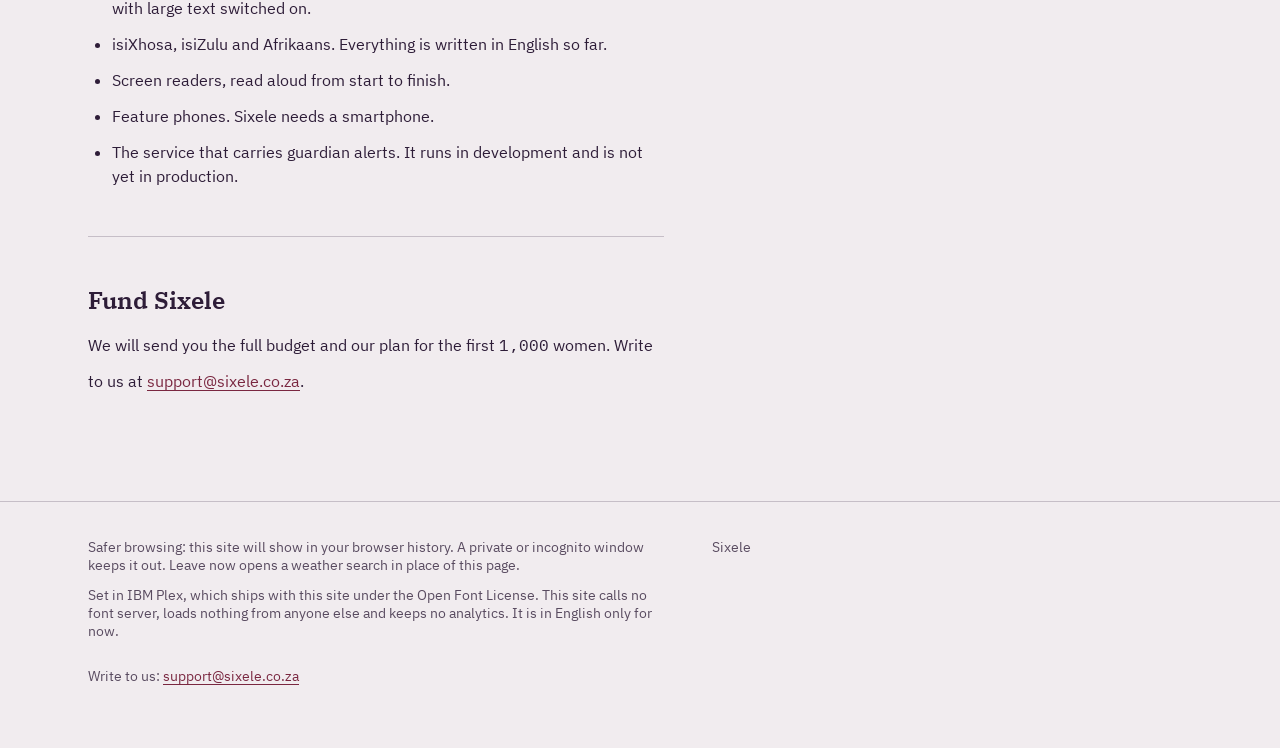
==== commit 00be1d62: "Donors page: an "Awarded by" column, with the service line checked off The funding table gains an "A" ====
--- a/donors.html
+++ b/donors.html
@@ -132,26 +132,19 @@
           <tr>
             <th scope="col">Item</th>
             <th scope="col">What it pays for</th>
+            <th scope="col">Awarded by</th>
           </tr>
         </thead>
         <tbody>
-          <tr><th scope="row">Finish the app</th><td>Build, test and release it on Android phones and iPhones</td></tr>
-          <tr><th scope="row">Security review</th><td>An independent review of the safe and the seal before launch</td></tr>
-          <tr><th scope="row">Legal review</th><td>About <span class="num">40</span> hours of a South African lawyer, <span class="num">R65,000</span> to <span class="num">R200,000</span> (about <span class="num">US$4,000</span> to <span class="num">US$12,000</span>). It covers POPIA, the consent wording, and how records are handled as evidence. It comes first.</td></tr>
-          <tr><th scope="row">The service</th><td>Hosting for guardian alerts and the sealed copy of her file, for 1,000 women for 12 months</td></tr>
-          <tr><th scope="row">Sixele as guardian</th><td>Trained people to handle release requests where she has no one safe to ask</td></tr>
-          <tr><th scope="row">Four languages</th><td>Translation and testing in isiXhosa, isiZulu and Afrikaans</td></tr>
-          <tr><th scope="row">Testing with women</th><td>Research on low-cost phones, with partner organisations</td></tr>
+          <tr><th scope="row">Finish the app</th><td>Build, test and release it on Android phones and iPhones</td><td></td></tr>
+          <tr><th scope="row">Security review</th><td>An independent review of the safe and the seal before launch</td><td></td></tr>
+          <tr><th scope="row">Legal review</th><td>About <span class="num">40</span> hours of a South African lawyer, <span class="num">R65,000</span> to <span class="num">R200,000</span> (about <span class="num">US$4,000</span> to <span class="num">US$12,000</span>). It covers POPIA, the consent wording, and how records are handled as evidence. It comes first.</td><td></td></tr>
+          <tr><th scope="row"><span class="awarded">The service<svg class="line-icon icon-affirm" viewBox="0 0 24 24" aria-hidden="true"><path d="M5 12.5l4.5 4.5L19 7.5"/></svg></span></th><td>Hosting for guardian alerts and the sealed copy of her file, for 1,000 women for 12 months</td><td>Amazon Web Services<br><span class="small"><span class="num">US$1,000</span> in AWS Activate credits, October 2026</span></td></tr>
+          <tr><th scope="row">Sixele as guardian</th><td>Trained people to handle release requests where she has no one safe to ask</td><td></td></tr>
+          <tr><th scope="row">Four languages</th><td>Translation and testing in isiXhosa, isiZulu and Afrikaans</td><td></td></tr>
+          <tr><th scope="row">Testing with women</th><td>Research on low-cost phones, with partner organisations</td><td></td></tr>
         </tbody>
       </table>
-    </div>
-
-    <div class="notice" role="note">
-      <svg class="line-icon" viewBox="0 0 24 24" aria-hidden="true"><circle cx="12" cy="12" r="9"/><path d="M12 11v6M12 7v.5"/></svg>
-      <div>
-        <span class="status">Our first award</span>
-        <span>In October 2026 Amazon Web Services awarded Sixele <span class="num">US$1,000</span> in AWS Activate credits, its first award to date. The credits go to the service line above: hosting guardian alerts and the sealed copy of her file in South Africa, from launch.</span>
-      </div>
     </div>
   </section>
 
--- a/styles.css
+++ b/styles.css
@@ -471,6 +471,7 @@
 tbody tr, tfoot tr { border-top: 1px solid var(--line-subtle); }
 tfoot tr { border-top: 2px solid var(--line); }
 .amount { text-align: right; font-family: var(--mono); white-space: nowrap; }
+.awarded { display: inline-flex; align-items: center; gap: var(--s6); white-space: nowrap; }
 
 /* --- Footer --- */
 
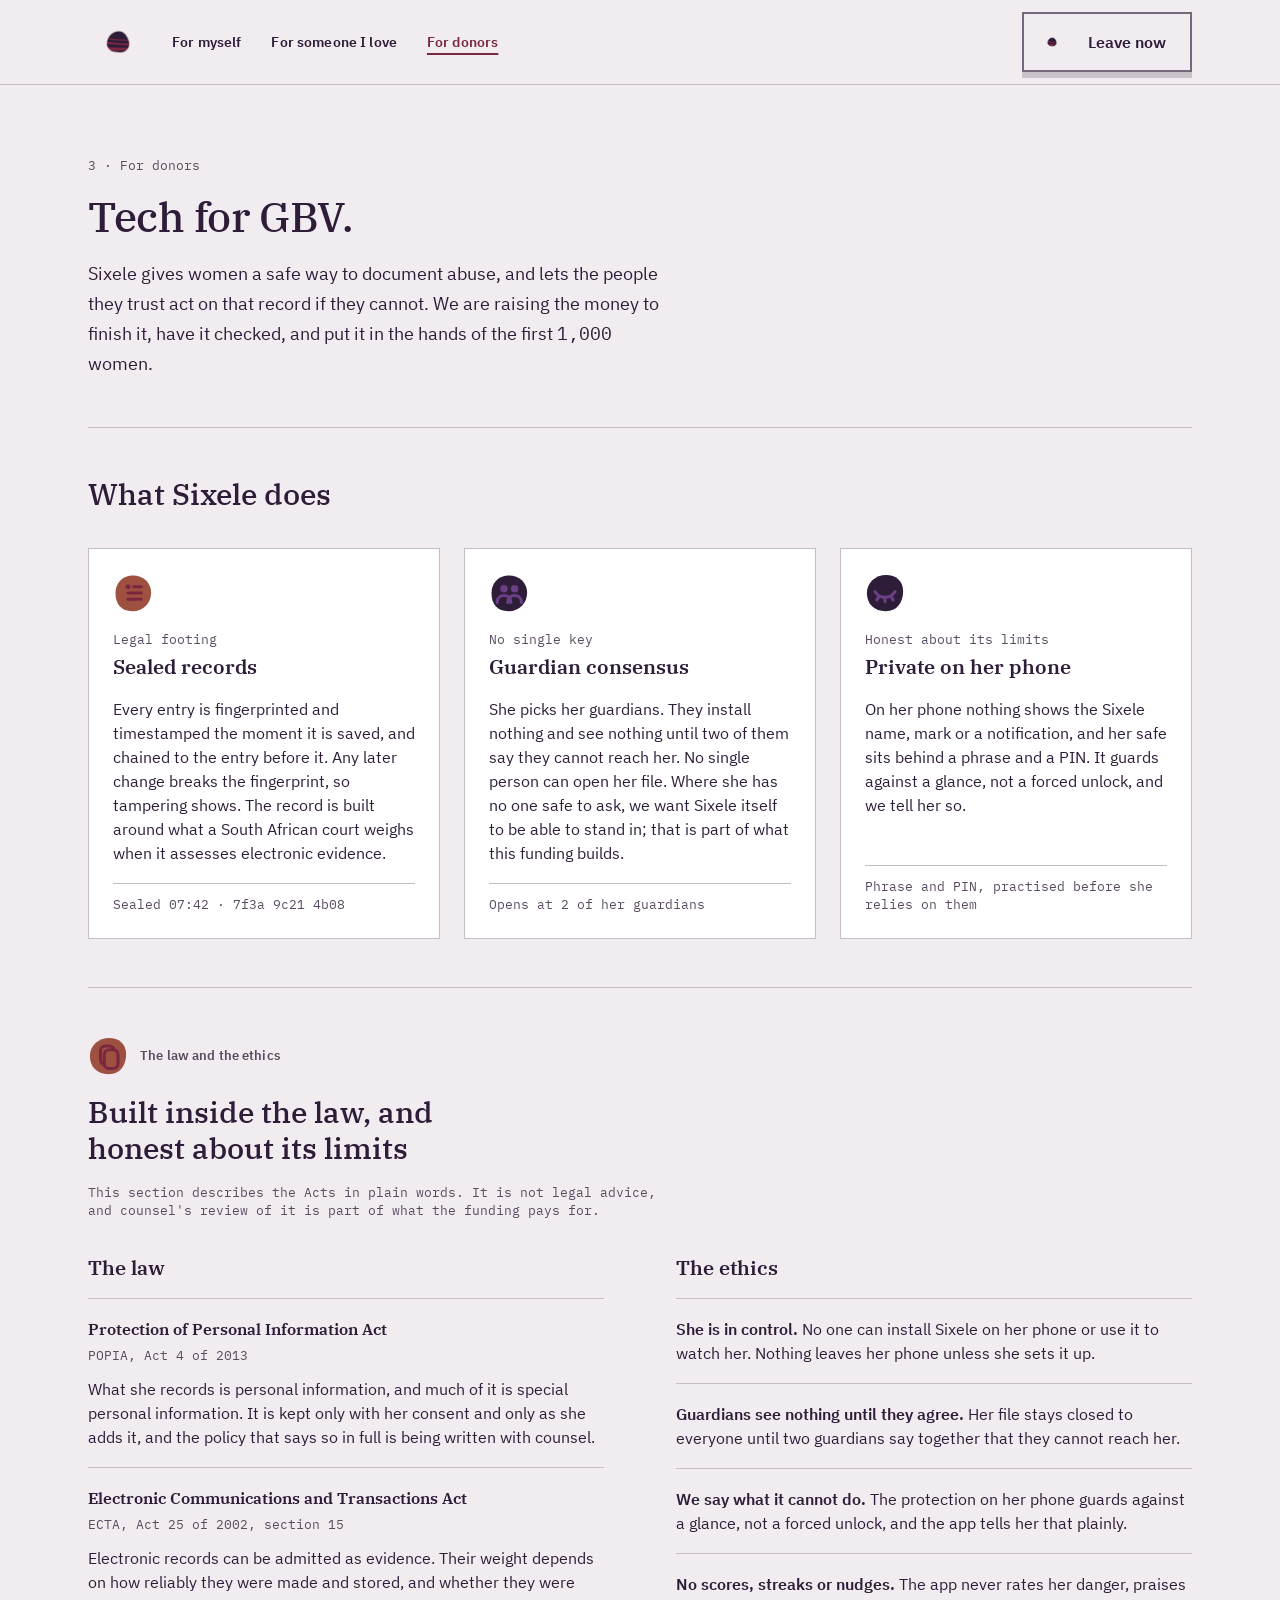
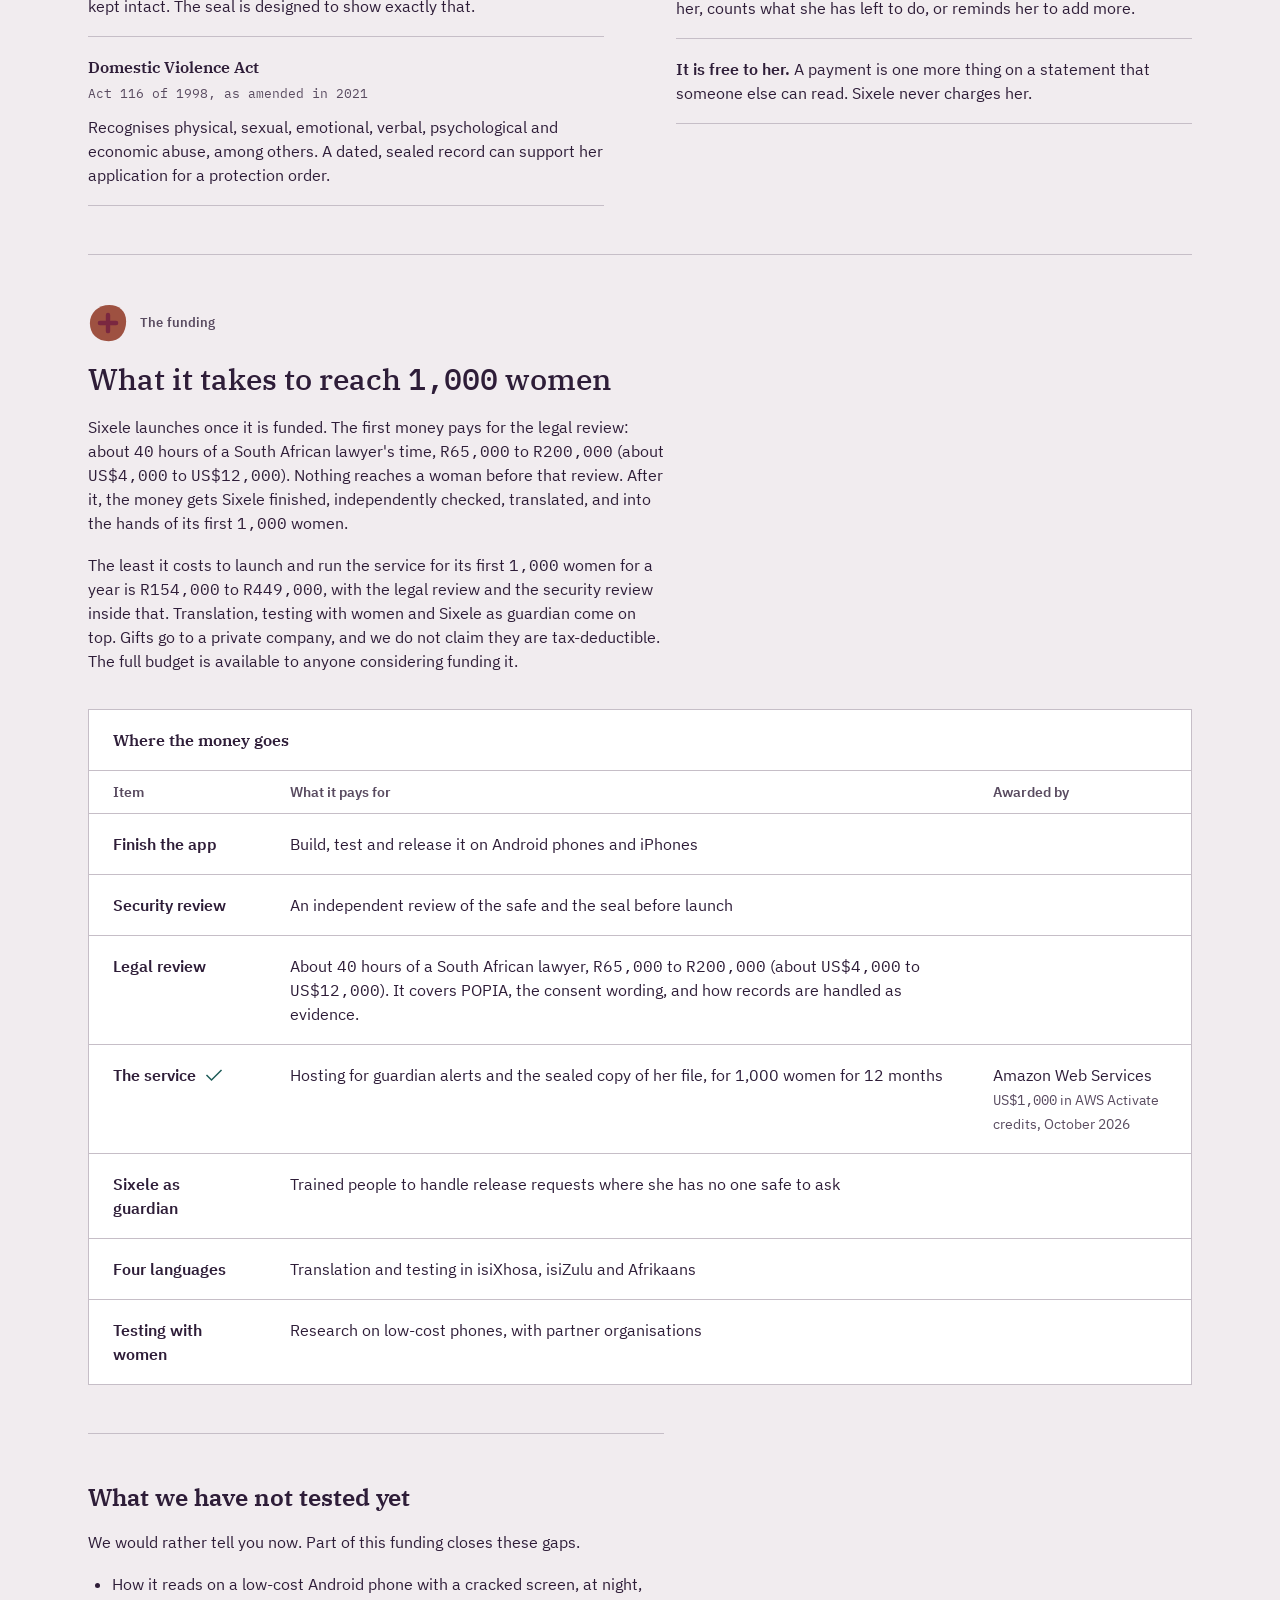
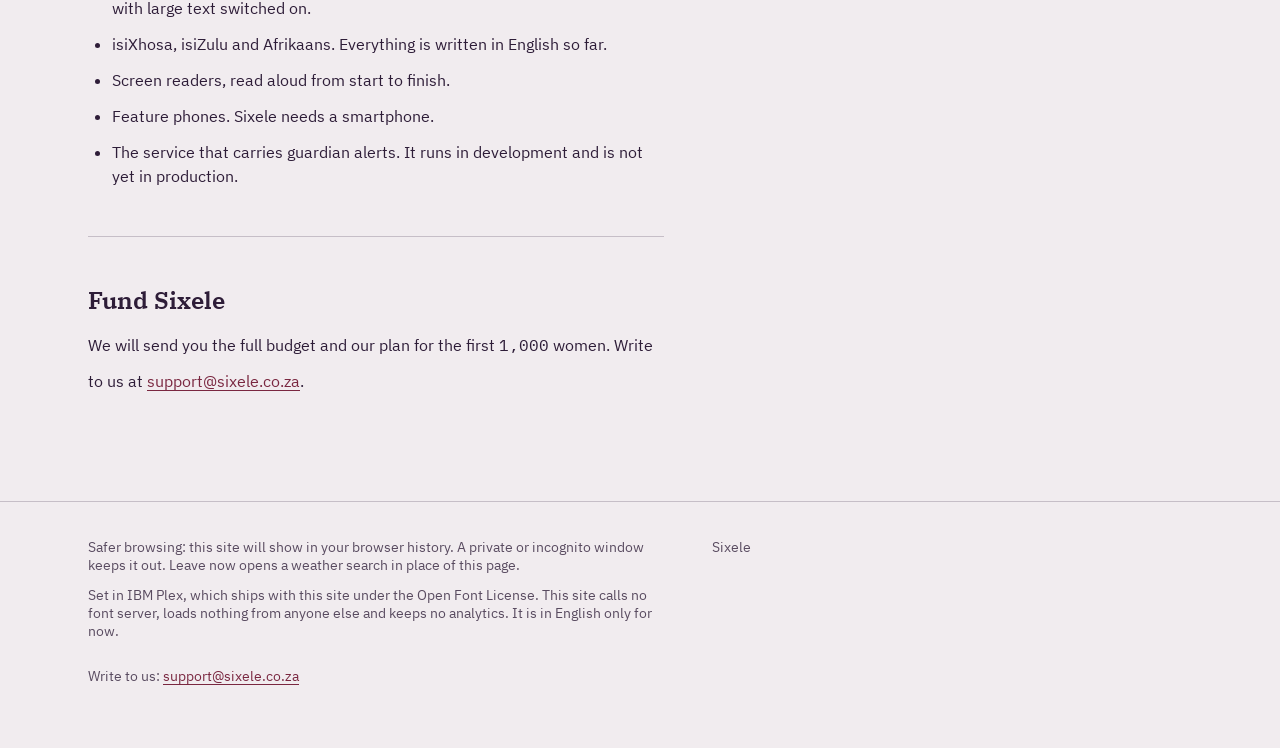
==== commit 2987a6a6: "Donors page: drop "It comes first." from the legal review row The legal review is not first in the t" ====
--- a/donors.html
+++ b/donors.html
@@ -138,7 +138,7 @@
         <tbody>
           <tr><th scope="row">Finish the app</th><td>Build, test and release it on Android phones and iPhones</td><td></td></tr>
           <tr><th scope="row">Security review</th><td>An independent review of the safe and the seal before launch</td><td></td></tr>
-          <tr><th scope="row">Legal review</th><td>About <span class="num">40</span> hours of a South African lawyer, <span class="num">R65,000</span> to <span class="num">R200,000</span> (about <span class="num">US$4,000</span> to <span class="num">US$12,000</span>). It covers POPIA, the consent wording, and how records are handled as evidence. It comes first.</td><td></td></tr>
+          <tr><th scope="row">Legal review</th><td>About <span class="num">40</span> hours of a South African lawyer, <span class="num">R65,000</span> to <span class="num">R200,000</span> (about <span class="num">US$4,000</span> to <span class="num">US$12,000</span>). It covers POPIA, the consent wording, and how records are handled as evidence.</td><td></td></tr>
           <tr><th scope="row"><span class="awarded">The service<svg class="line-icon icon-affirm" viewBox="0 0 24 24" aria-hidden="true"><path d="M5 12.5l4.5 4.5L19 7.5"/></svg></span></th><td>Hosting for guardian alerts and the sealed copy of her file, for 1,000 women for 12 months</td><td>Amazon Web Services<br><span class="small"><span class="num">US$1,000</span> in AWS Activate credits, October 2026</span></td></tr>
           <tr><th scope="row">Sixele as guardian</th><td>Trained people to handle release requests where she has no one safe to ask</td><td></td></tr>
           <tr><th scope="row">Four languages</th><td>Translation and testing in isiXhosa, isiZulu and Afrikaans</td><td></td></tr>
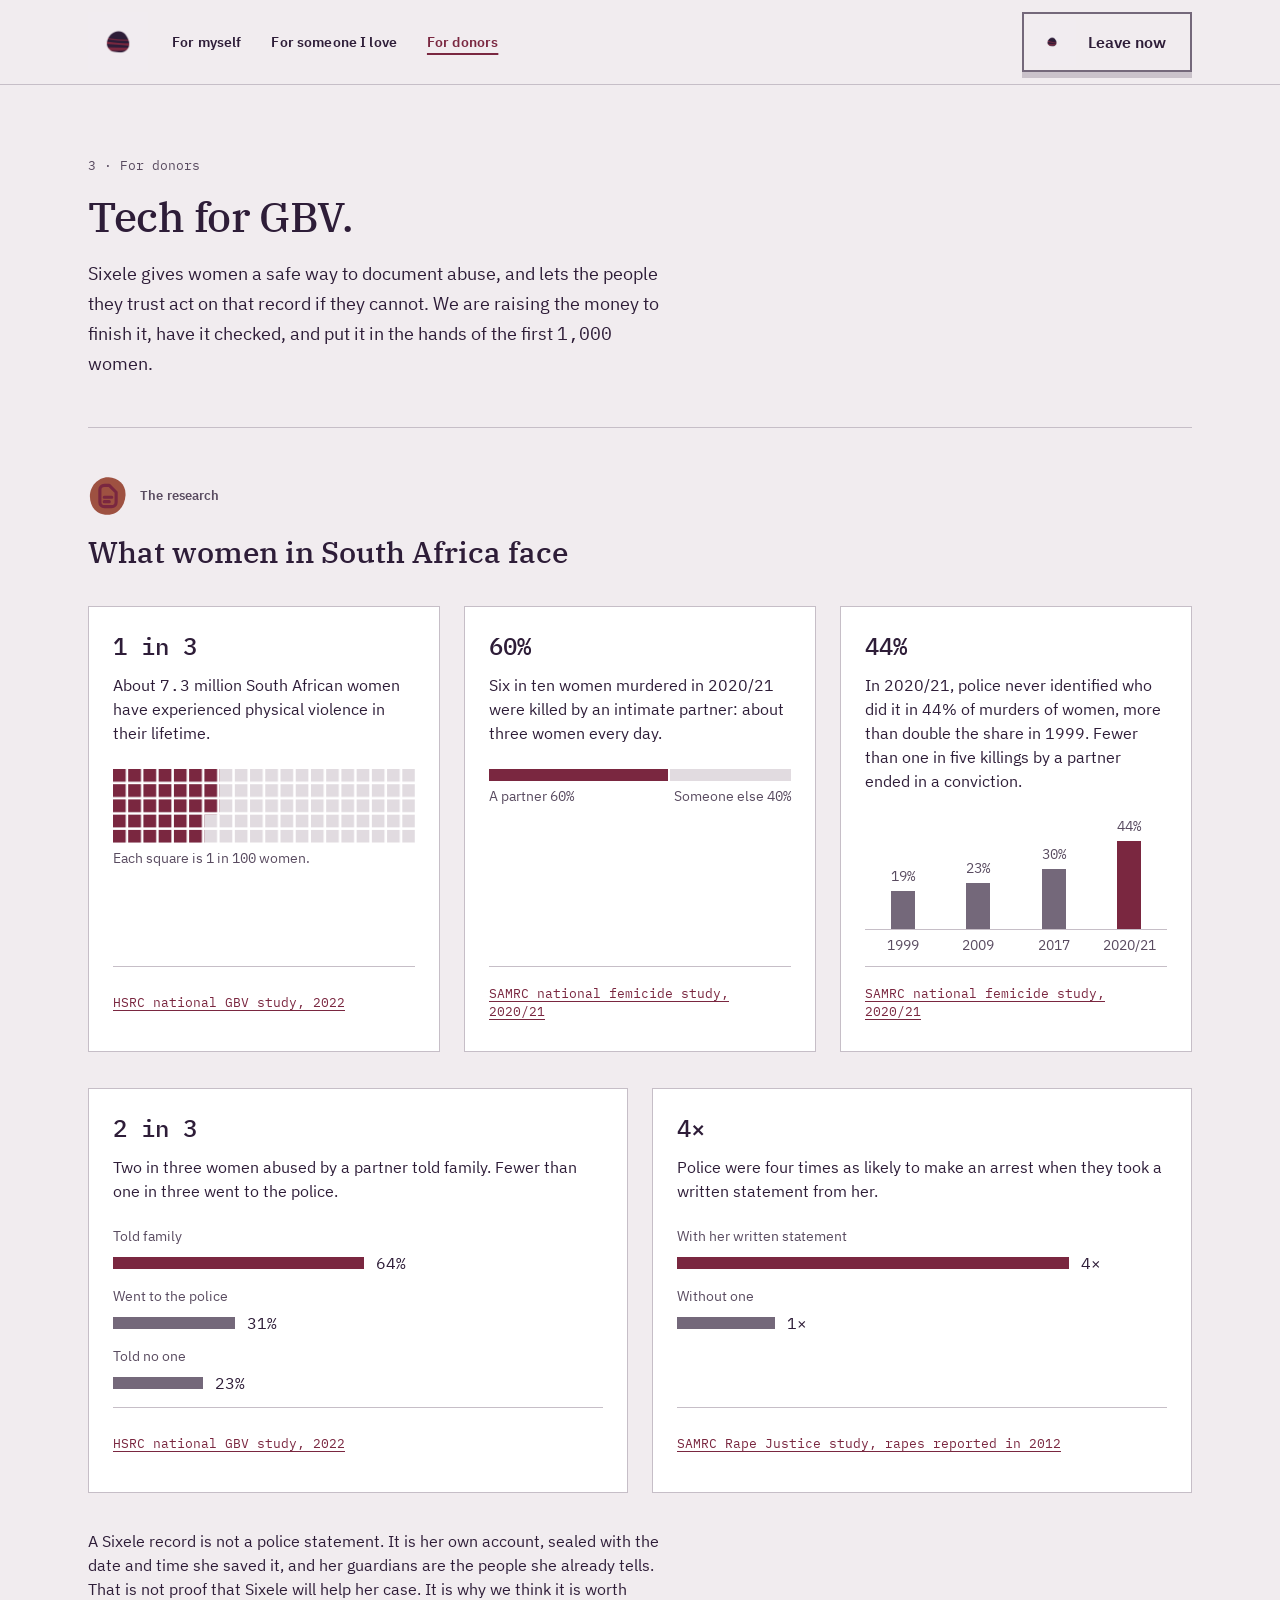
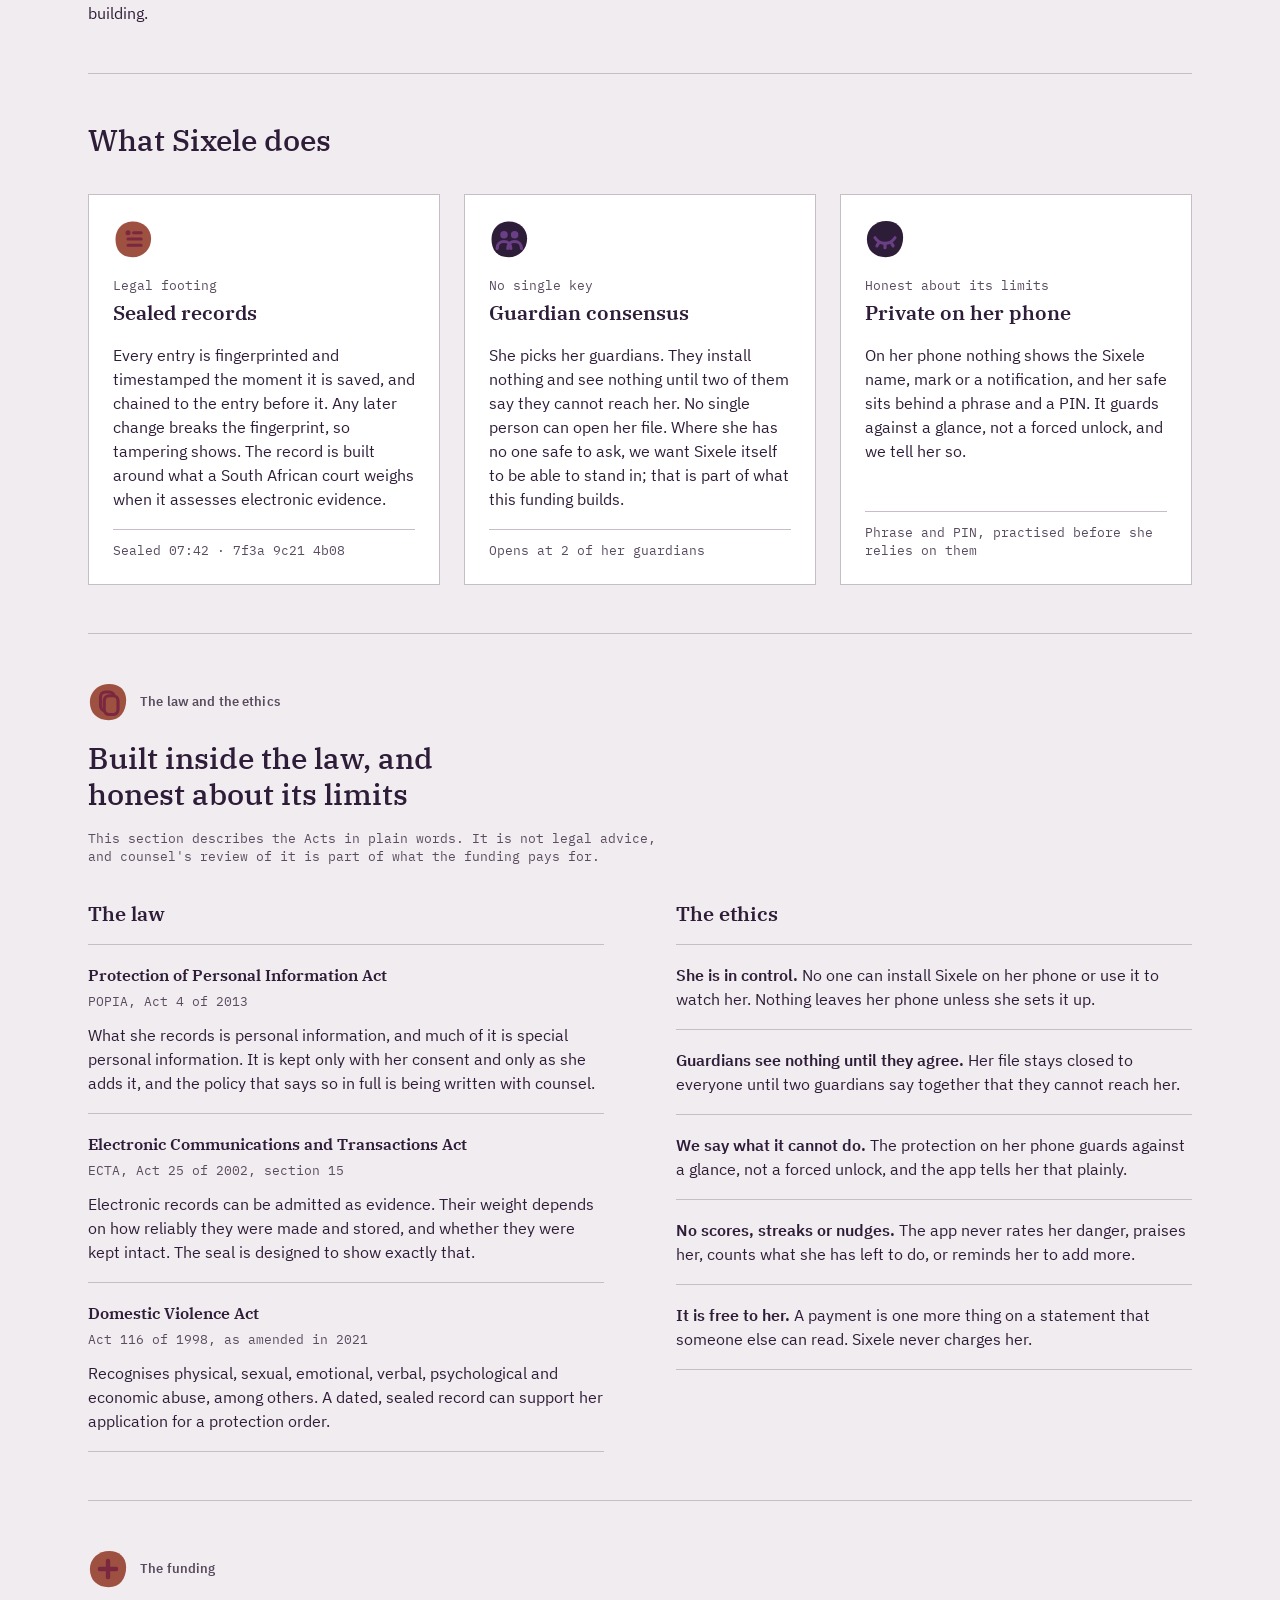
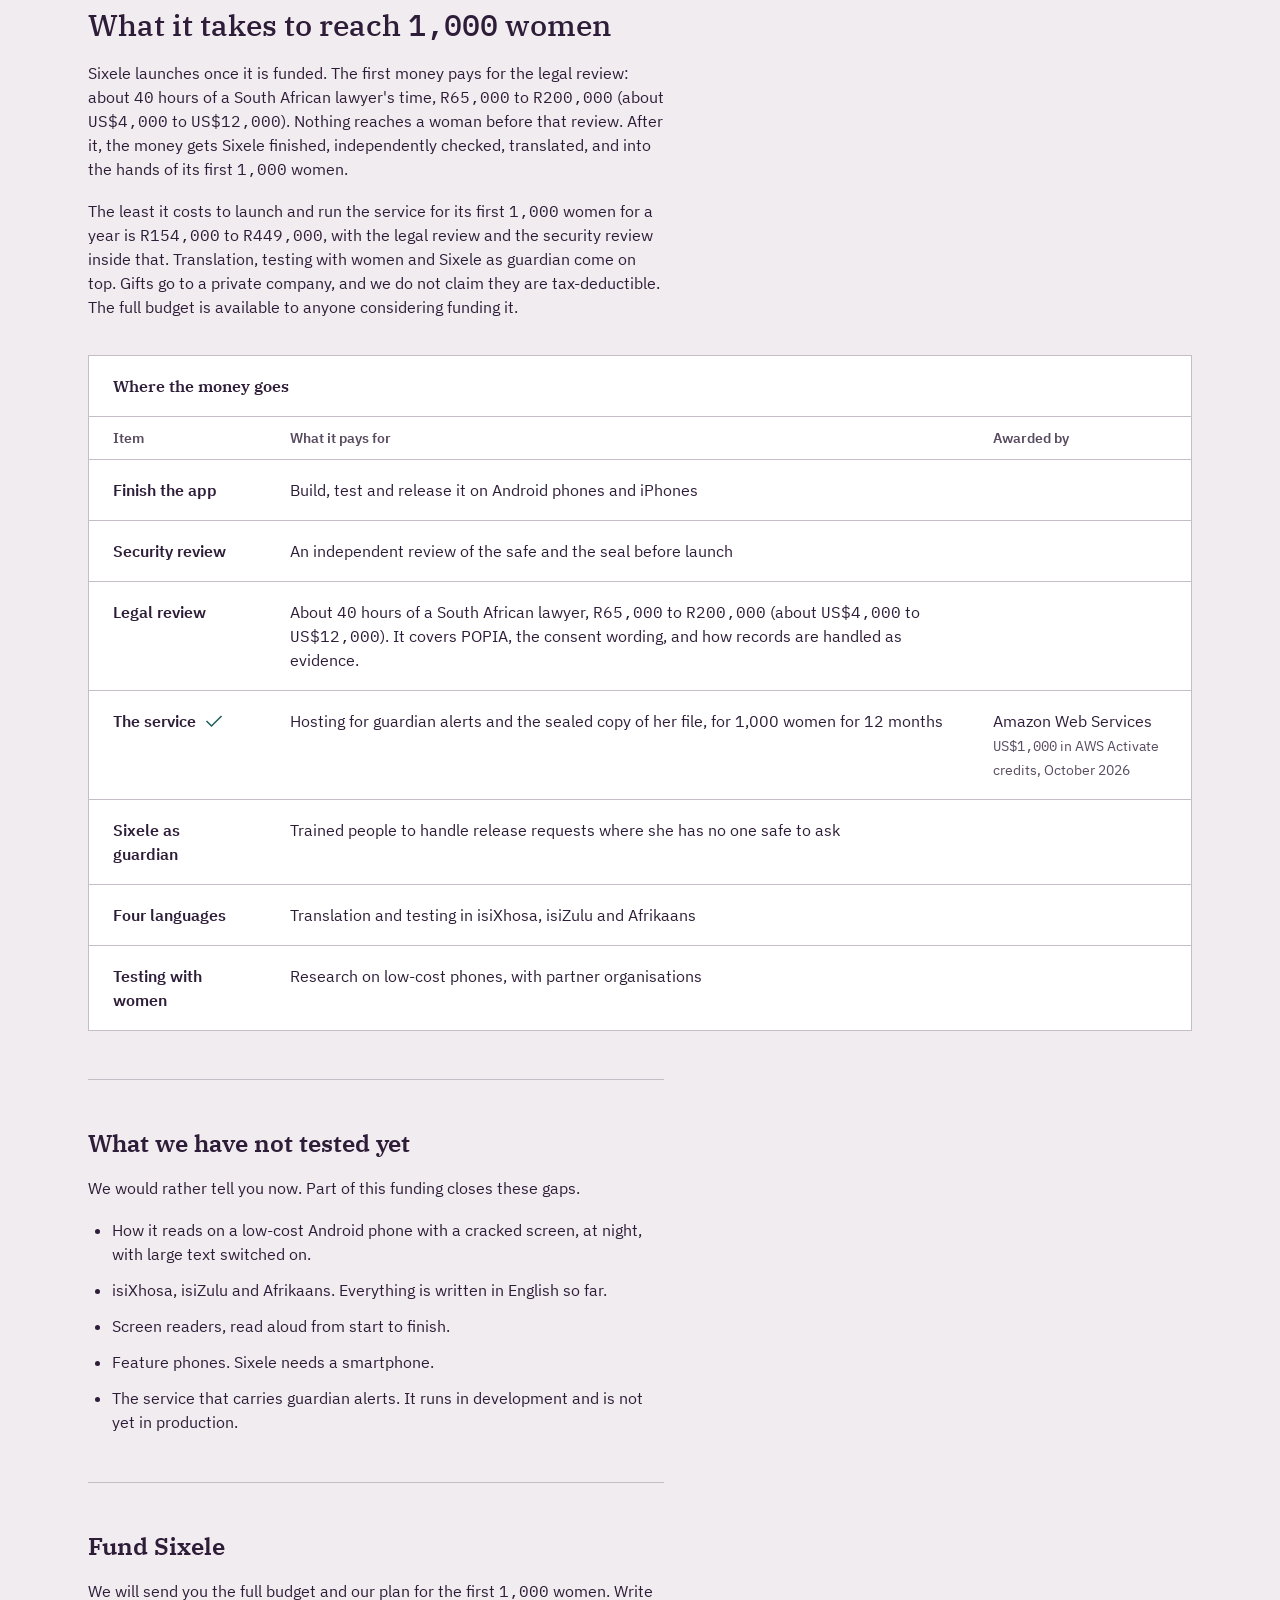
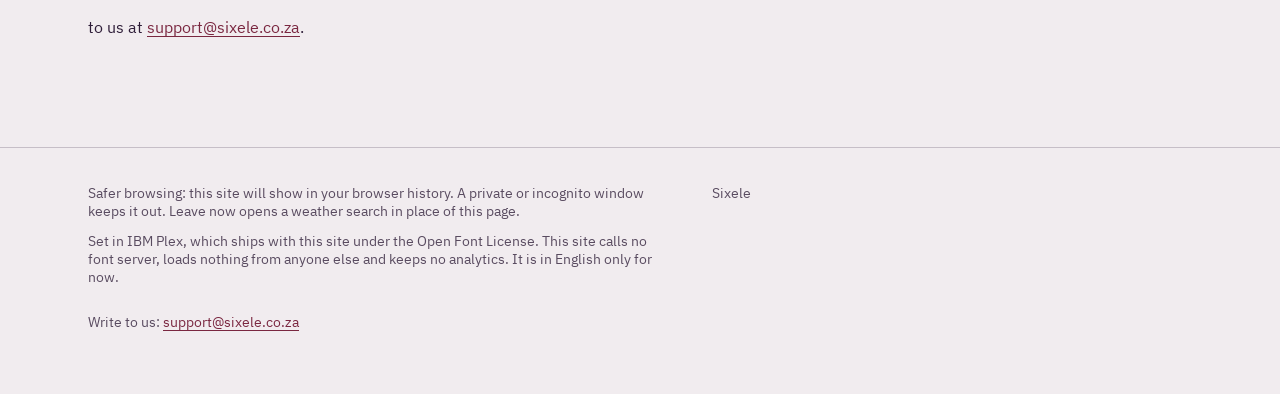
==== commit d280ad8c: "Donors page: what women in South Africa face, in five sourced figures A new section between the intr" ====
--- a/donors.html
+++ b/donors.html
@@ -30,6 +30,89 @@
     <span class="note">3 · For donors</span>
     <h1 class="display">Tech for GBV.</h1>
     <p class="reading">Sixele gives women a safe way to document abuse, and lets the people they trust act on that record if they cannot. We are raising the money to finish it, have it checked, and put it in the hands of the first <span class="num">1,000</span> women.</p>
+  </section>
+
+  <section class="band stack-36" aria-labelledby="need">
+    <div class="intro">
+      <div class="kicker">
+        <picture><source srcset="icons/document_dark.svg" media="(prefers-color-scheme: dark)"><img class="pebble" src="icons/document_light.svg" alt="" width="40" height="40"></picture>
+        <span class="status">The research</span>
+      </div>
+      <h2 id="need" class="section-title">What women in South Africa face</h2>
+    </div>
+
+    <div class="card-row">
+
+      <article class="card card-12">
+        <span class="fact-lg">1 in 3</span>
+        <p>About <span class="num">7.3</span> million South African women have experienced physical violence in their lifetime.</p>
+        <div class="chart">
+          <svg class="waffle" viewBox="0 0 238 58" role="img" aria-label="33 of 100 squares filled, one for every 100 women">
+            <defs>
+              <pattern id="waffle-empty" width="12" height="12" patternUnits="userSpaceOnUse"><rect class="empty" width="10" height="10"/></pattern>
+              <pattern id="waffle-mark" width="12" height="12" patternUnits="userSpaceOnUse"><rect class="mark" width="10" height="10"/></pattern>
+            </defs>
+            <rect width="240" height="60" fill="url(#waffle-empty)"/>
+            <rect width="72" height="60" fill="url(#waffle-mark)"/>
+            <rect x="72" width="12" height="36" fill="url(#waffle-mark)"/>
+          </svg>
+          <p class="small" style="margin-top: 6px">Each square is <span class="num">1</span> in <span class="num">100</span> women.</p>
+        </div>
+        <p class="card-foot note"><a class="source-link" href="https://hsrc.ac.za/wp-content/uploads/2024/12/EXECUTIVE-SUMMARY-THE-FIRST-SOUTH-AFRICAN-NATIONAL-GENDER-BASED-VIOLENCE-STUDY-2022-10.12.24-SPREAD.pdf" rel="noreferrer noopener">HSRC national GBV study, 2022</a></p>
+      </article>
+
+      <article class="card card-12">
+        <span class="fact-lg">60%</span>
+        <p>Six in ten women murdered in 2020/21 were killed by an intimate partner: about three women every day.</p>
+        <div class="chart">
+          <div class="meter" aria-hidden="true"><span style="width: 60%"></span></div>
+          <p class="meter-key small"><span>A partner <span class="num">60%</span></span><span>Someone else <span class="num">40%</span></span></p>
+        </div>
+        <p class="card-foot note"><a class="source-link" href="https://www.samrc.ac.za/sites/default/files/attachments/2024-10/FemicideBrief2024_0.pdf" rel="noreferrer noopener">SAMRC national femicide study, 2020/21</a></p>
+      </article>
+
+      <article class="card card-12">
+        <span class="fact-lg">44%</span>
+        <p>In 2020/21, police never identified who did it in 44% of murders of women, more than double the share in 1999. Fewer than one in five killings by a partner ended in a conviction.</p>
+        <ol class="chart columns" aria-label="Murders of women with no one identified, by year of the study">
+          <li><span class="small num">19%</span><span class="col" style="--v: 19"></span><span class="small">1999</span></li>
+          <li><span class="small num">23%</span><span class="col" style="--v: 23"></span><span class="small">2009</span></li>
+          <li><span class="small num">30%</span><span class="col" style="--v: 30"></span><span class="small">2017</span></li>
+          <li class="is-mark"><span class="small num">44%</span><span class="col" style="--v: 44"></span><span class="small">2020/21</span></li>
+        </ol>
+        <p class="card-foot note"><a class="source-link" href="https://www.samrc.ac.za/sites/default/files/attachments/2024-10/FemicideBrief2024_0.pdf" rel="noreferrer noopener">SAMRC national femicide study, 2020/21</a></p>
+      </article>
+
+    </div>
+
+    <div class="card-row">
+
+      <article class="card card-12">
+        <span class="fact-lg">2 in 3</span>
+        <p>Two in three women abused by a partner told family. Fewer than one in three went to the police.</p>
+        <ul class="chart bars">
+          <li class="is-mark"><span class="small">Told family</span><span class="bar" style="--v: 64"></span><span class="num">64%</span></li>
+          <li><span class="small">Went to the police</span><span class="bar" style="--v: 31"></span><span class="num">31%</span></li>
+          <li><span class="small">Told no one</span><span class="bar" style="--v: 23"></span><span class="num">23%</span></li>
+        </ul>
+        <p class="card-foot note"><a class="source-link" href="https://hsrc.ac.za/wp-content/uploads/2024/12/EXECUTIVE-SUMMARY-THE-FIRST-SOUTH-AFRICAN-NATIONAL-GENDER-BASED-VIOLENCE-STUDY-2022-10.12.24-SPREAD.pdf" rel="noreferrer noopener">HSRC national GBV study, 2022</a></p>
+      </article>
+
+      <article class="card card-12">
+        <span class="fact-lg">4×</span>
+        <p>Police were four times as likely to make an arrest when they took a written statement from her.</p>
+        <ul class="chart bars" aria-label="How likely an arrest was">
+          <li class="is-mark"><span class="small">With her written statement</span><span class="bar" style="--v: 100"></span><span class="num">4×</span></li>
+          <li><span class="small">Without one</span><span class="bar" style="--v: 25"></span><span class="num">1×</span></li>
+        </ul>
+        <p class="card-foot note"><a class="source-link" href="https://www.samrc.ac.za/sites/default/files/attachments/2022-09/Police.pdf" rel="noreferrer noopener">SAMRC Rape Justice study, rapes reported in 2012</a></p>
+      </article>
+
+    </div>
+
+    <div class="intro">
+      <p>A Sixele record is not a police statement. It is her own account, sealed with the date and time she saved it, and her guardians are the people she already tells. That is not proof that Sixele will help her case. It is why we think it is worth building.</p>
+    </div>
   </section>
 
   <section class="band stack-36" aria-labelledby="how">
--- a/styles.css
+++ b/styles.css
@@ -473,6 +473,50 @@
 .amount { text-align: right; font-family: var(--mono); white-space: nowrap; }
 .awarded { display: inline-flex; align-items: center; gap: var(--s6); white-space: nowrap; }
 
+/* --- Charts (DL-08, DL-09) ---
+ * One mark is the point and wears claret; the rest are the line grey, and an
+ * empty part is the well. In dark, claret on plum is too faint to read, so the
+ * mark is mist, as an accent's edge and text already are. Square ends like
+ * every other corner, a 2px gap of card colour between touching marks, and
+ * every value written beside its mark, never colour alone. */
+
+:root {
+  --chart-mark: var(--accent);
+  --chart-rest: var(--line);
+  --chart-empty: var(--surface-well);
+}
+@media (prefers-color-scheme: dark) {
+  :root { --chart-mark: var(--ink); }
+}
+
+.chart { margin-top: var(--s12); }
+
+.waffle { display: block; width: 100%; height: auto; }
+.waffle .mark { fill: var(--chart-mark); }
+.waffle .empty { fill: var(--chart-empty); }
+
+.meter { display: flex; height: 12px; background: var(--chart-empty); }
+.meter > span { background: var(--chart-mark); border-right: 2px solid var(--surface-raised); }
+.meter-key { display: flex; justify-content: space-between; gap: var(--s12); margin-top: var(--s6); }
+
+.columns { display: flex; align-items: flex-end; }
+.columns li { flex: 1; display: flex; flex-direction: column; align-items: center; gap: var(--s6); }
+.columns .col { width: 24px; height: calc(var(--v) * 2px); background: var(--chart-rest); }
+.columns .col + span {
+  align-self: stretch;
+  margin-top: calc(-1 * var(--s6));
+  padding-top: var(--s6);
+  border-top: 1px solid var(--line-subtle);
+  text-align: center;
+}
+.columns .is-mark .col { background: var(--chart-mark); }
+
+.bars { display: flex; flex-direction: column; gap: var(--s12); }
+.bars li { display: flex; flex-wrap: wrap; align-items: center; column-gap: var(--s12); row-gap: var(--s6); }
+.bars li > .small { flex-basis: 100%; }
+.bars .bar { height: 12px; width: calc(var(--v) * 0.8%); background: var(--chart-rest); }
+.bars .is-mark .bar { background: var(--chart-mark); }
+
 /* --- Footer --- */
 
 .site-footer { border-top: 1px solid var(--line-subtle); }
@@ -488,5 +532,5 @@
 .site-footer .wrap > * { flex: 1 1 360px; max-width: var(--reading); }
 .site-footer p + p { margin-top: var(--s12); }
 .site-footer .who { flex: 0 1 auto; }
-/* Contact links are tap targets: 48 minimum, in the footer and inline in text. */
-.site-footer p a, a.contact-link { display: inline-flex; align-items: center; min-height: 48px; }
+/* Contact and source links are tap targets: 48 minimum, in the footer and inline in text. */
+.site-footer p a, a.contact-link, a.source-link { display: inline-flex; align-items: center; min-height: 48px; }
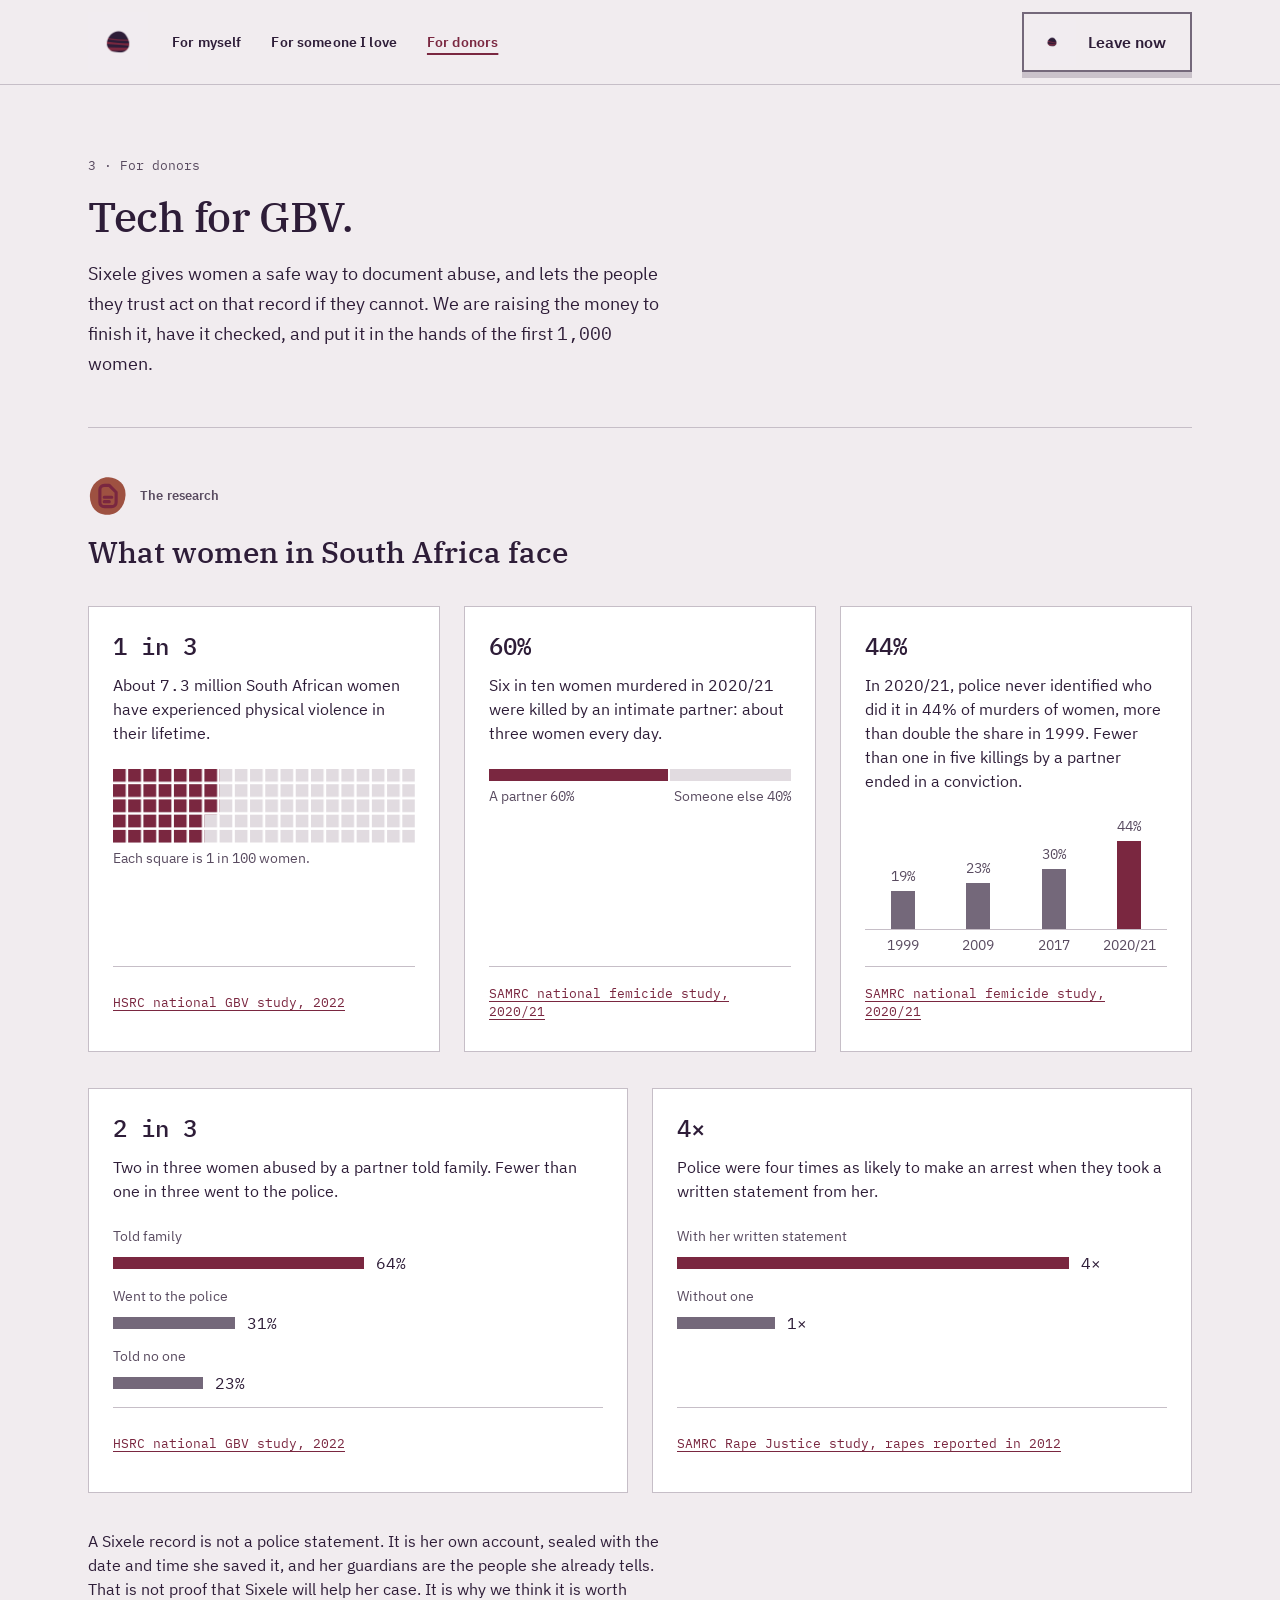
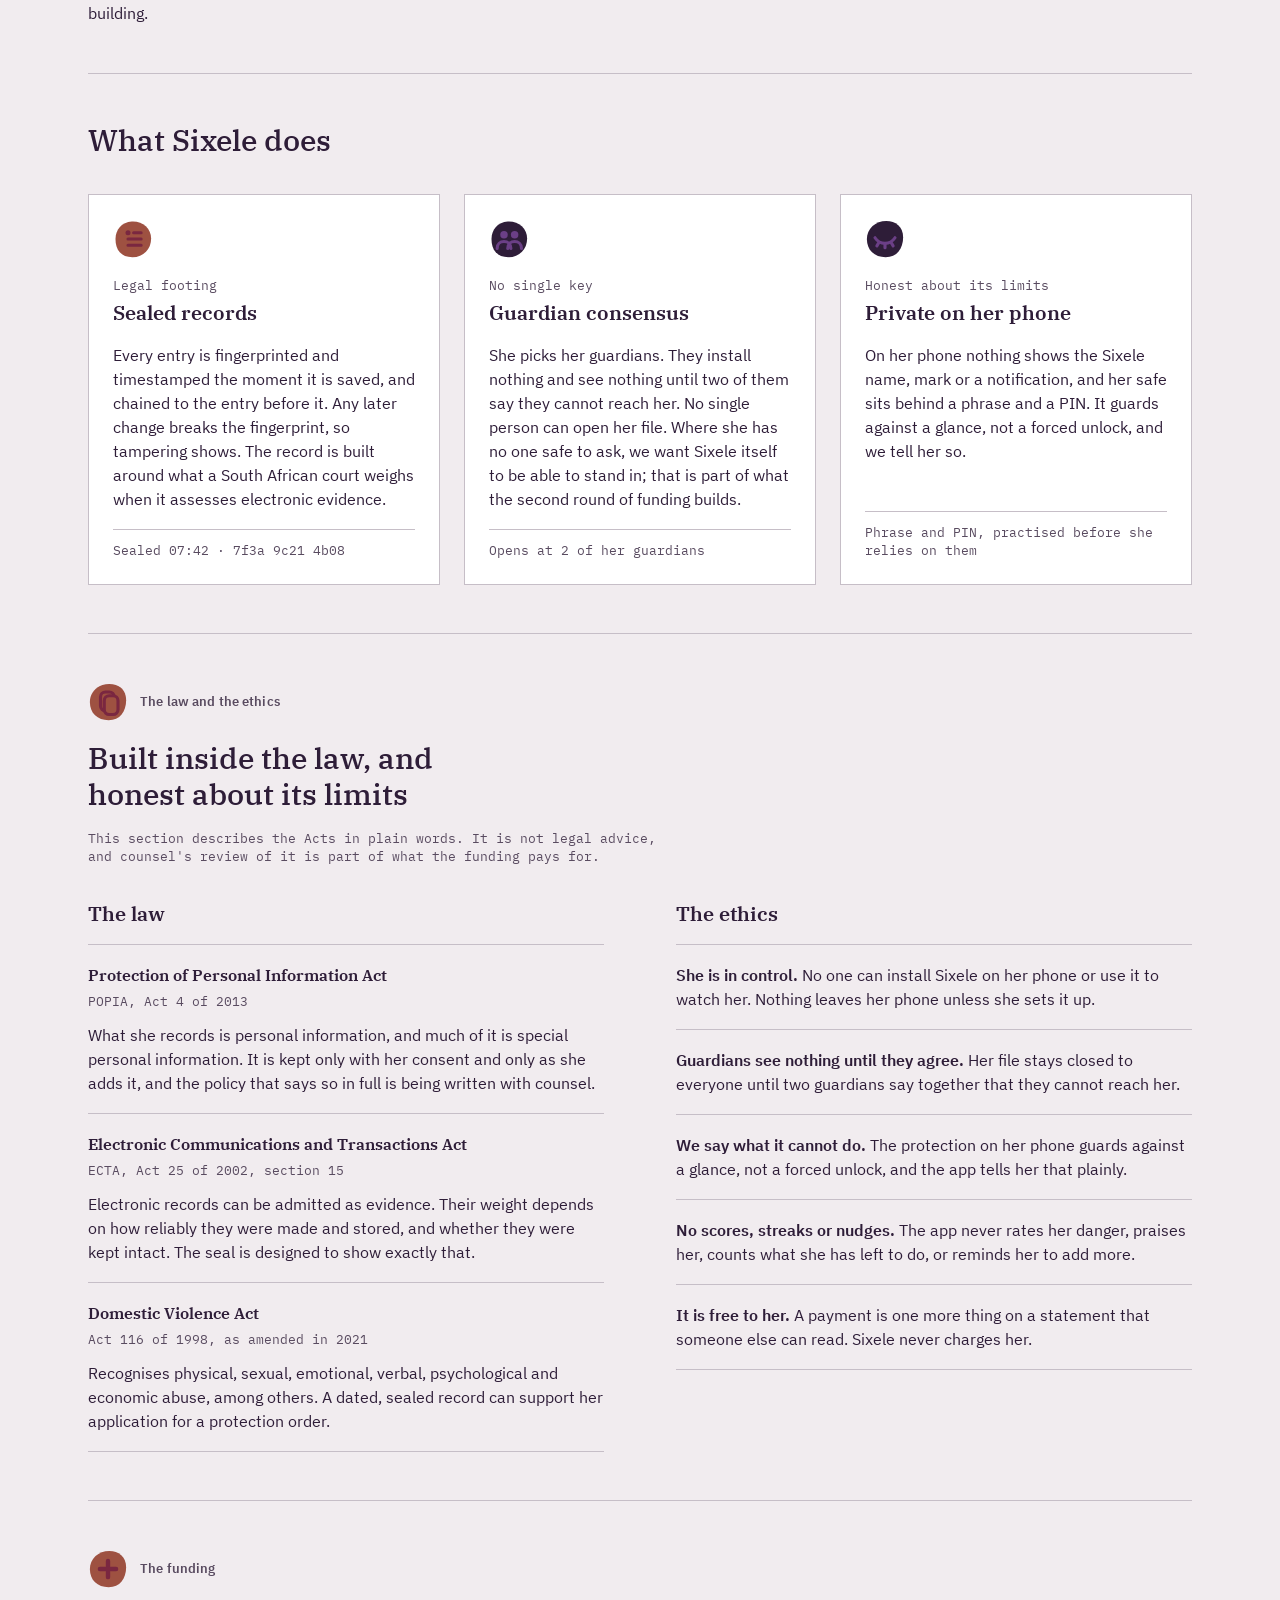
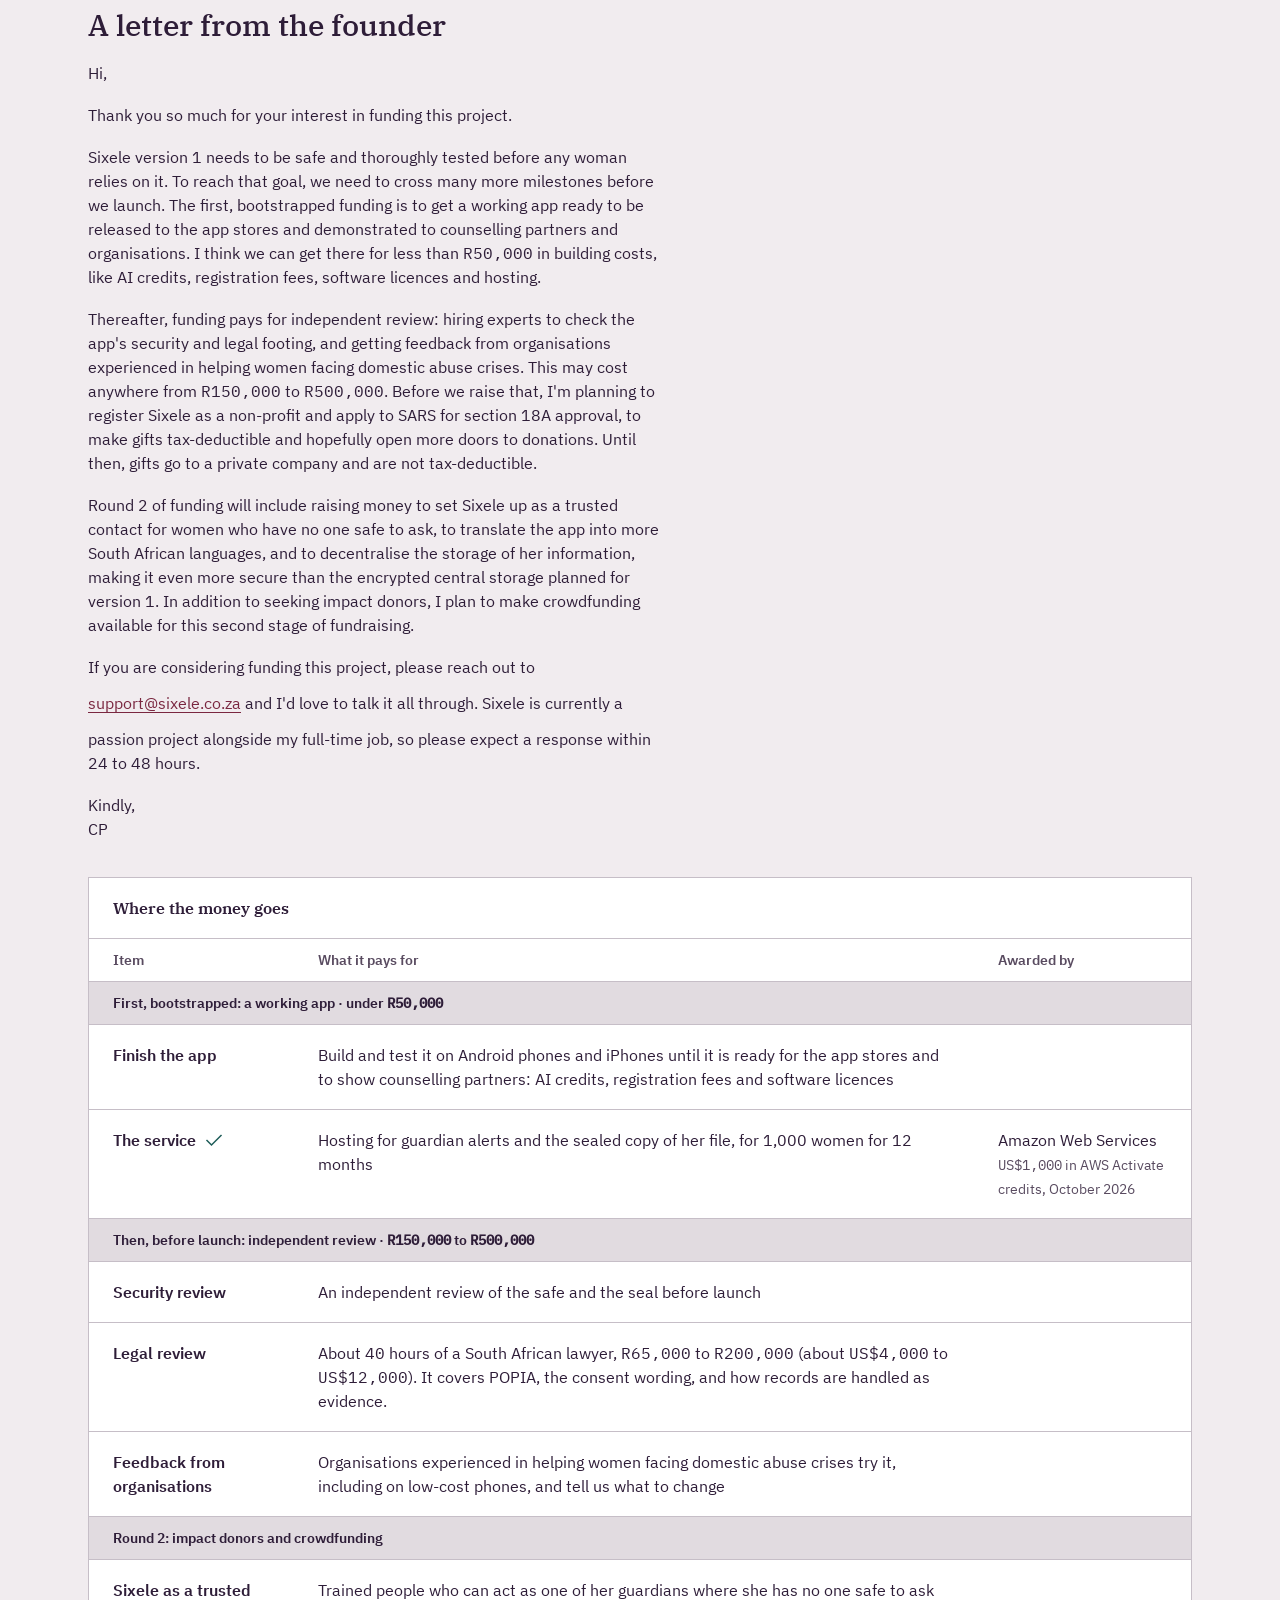
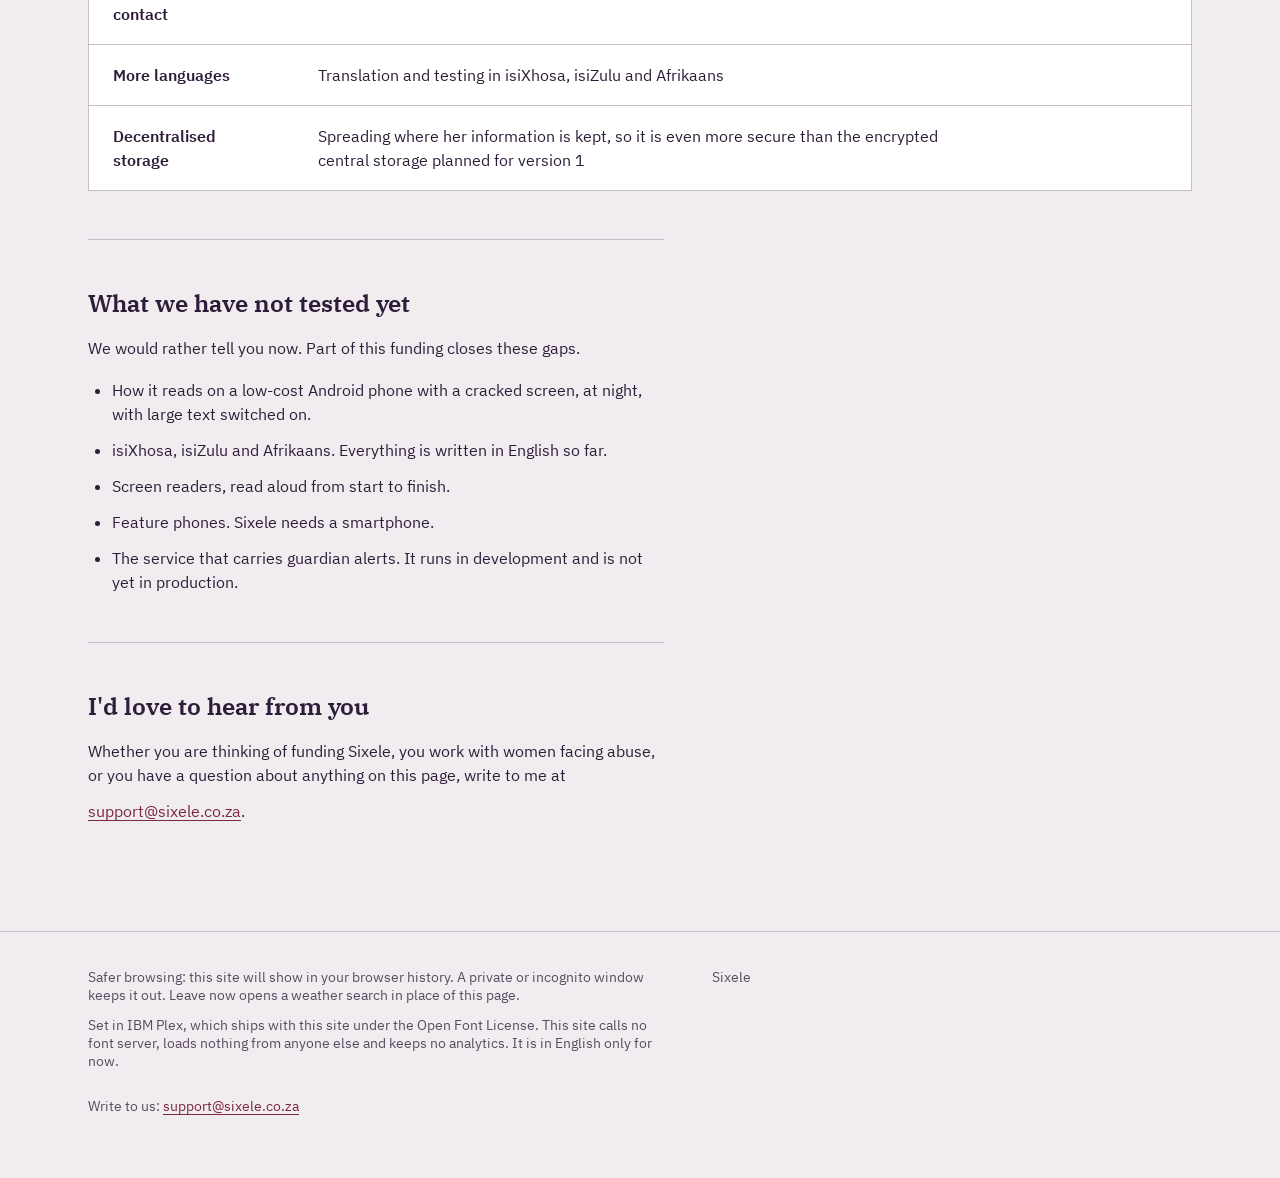
==== commit 2b8a6b30: "Donors page: the funding section becomes a letter from the founder The owner rewrote the funding sec" ====
--- a/donors.html
+++ b/donors.html
@@ -135,7 +135,7 @@
           <span class="note">No single key</span>
           <h3 class="title">Guardian consensus</h3>
         </div>
-        <p>She picks her guardians. They install nothing and see nothing until two of them say they cannot reach her. No single person can open her file. Where she has no one safe to ask, we want Sixele itself to be able to stand in; that is part of what this funding builds.</p>
+        <p>She picks her guardians. They install nothing and see nothing until two of them say they cannot reach her. No single person can open her file. Where she has no one safe to ask, we want Sixele itself to be able to stand in; that is part of what the second round of funding builds.</p>
         <span class="card-foot note" aria-hidden="true">Opens at 2 of her guardians</span>
       </article>
 
@@ -203,9 +203,14 @@
         <picture><source srcset="icons/add_dark.svg" media="(prefers-color-scheme: dark)"><img class="pebble" src="icons/add_light.svg" alt="" width="40" height="40"></picture>
         <span class="status">The funding</span>
       </div>
-      <h2 id="cost" class="section-title">What it takes to reach <span class="num" style="font-weight: 500">1,000</span> women</h2>
-      <p>Sixele launches once it is funded. The first money pays for the legal review: about <span class="num">40</span> hours of a South African lawyer's time, <span class="num">R65,000</span> to <span class="num">R200,000</span> (about <span class="num">US$4,000</span> to <span class="num">US$12,000</span>). Nothing reaches a woman before that review. After it, the money gets Sixele finished, independently checked, translated, and into the hands of its first <span class="num">1,000</span> women.</p>
-      <p>The least it costs to launch and run the service for its first <span class="num">1,000</span> women for a year is <span class="num">R154,000</span> to <span class="num">R449,000</span>, with the legal review and the security review inside that. Translation, testing with women and Sixele as guardian come on top. Gifts go to a private company, and we do not claim they are tax-deductible. The full budget is available to anyone considering funding it.</p>
+      <h2 id="cost" class="section-title">A letter from the founder</h2>
+      <p>Hi,</p>
+      <p>Thank you so much for your interest in funding this project.</p>
+      <p>Sixele version 1 needs to be safe and thoroughly tested before any woman relies on it. To reach that goal, we need to cross many more milestones before we launch. The first, bootstrapped funding is to get a working app ready to be released to the app stores and demonstrated to counselling partners and organisations. I think we can get there for less than <span class="num">R50,000</span> in building costs, like AI credits, registration fees, software licences and hosting.</p>
+      <p>Thereafter, funding pays for independent review: hiring experts to check the app's security and legal footing, and getting feedback from organisations experienced in helping women facing domestic abuse crises. This may cost anywhere from <span class="num">R150,000</span> to <span class="num">R500,000</span>. Before we raise that, I'm planning to register Sixele as a non-profit and apply to SARS for section 18A approval, to make gifts tax-deductible and hopefully open more doors to donations. Until then, gifts go to a private company and are not tax-deductible.</p>
+      <p>Round 2 of funding will include raising money to set Sixele up as a trusted contact for women who have no one safe to ask, to translate the app into more South African languages, and to decentralise the storage of her information, making it even more secure than the encrypted central storage planned for version 1. In addition to seeking impact donors, I plan to make crowdfunding available for this second stage of fundraising.</p>
+      <p>If you are considering funding this project, please reach out to <a class="contact-link" href="mailto:support@sixele.co.za">support@sixele.co.za</a> and I'd love to talk it all through. Sixele is currently a passion project alongside my full-time job, so please expect a response within <span class="num">24</span> to <span class="num">48</span> hours.</p>
+      <p>Kindly,<br>CP</p>
     </div>
 
     <div class="table-wrap">
@@ -219,13 +224,21 @@
           </tr>
         </thead>
         <tbody>
-          <tr><th scope="row">Finish the app</th><td>Build, test and release it on Android phones and iPhones</td><td></td></tr>
+          <tr class="stage"><th scope="rowgroup" colspan="3">First, bootstrapped: a working app · under <span class="num">R50,000</span></th></tr>
+          <tr><th scope="row">Finish the app</th><td>Build and test it on Android phones and iPhones until it is ready for the app stores and to show counselling partners: AI credits, registration fees and software licences</td><td></td></tr>
+          <tr><th scope="row"><span class="awarded">The service<svg class="line-icon icon-affirm" viewBox="0 0 24 24" aria-hidden="true"><path d="M5 12.5l4.5 4.5L19 7.5"/></svg></span></th><td>Hosting for guardian alerts and the sealed copy of her file, for 1,000 women for 12 months</td><td>Amazon Web Services<br><span class="small"><span class="num">US$1,000</span> in AWS Activate credits, October 2026</span></td></tr>
+        </tbody>
+        <tbody>
+          <tr class="stage"><th scope="rowgroup" colspan="3">Then, before launch: independent review · <span class="num">R150,000</span> to <span class="num">R500,000</span></th></tr>
           <tr><th scope="row">Security review</th><td>An independent review of the safe and the seal before launch</td><td></td></tr>
           <tr><th scope="row">Legal review</th><td>About <span class="num">40</span> hours of a South African lawyer, <span class="num">R65,000</span> to <span class="num">R200,000</span> (about <span class="num">US$4,000</span> to <span class="num">US$12,000</span>). It covers POPIA, the consent wording, and how records are handled as evidence.</td><td></td></tr>
-          <tr><th scope="row"><span class="awarded">The service<svg class="line-icon icon-affirm" viewBox="0 0 24 24" aria-hidden="true"><path d="M5 12.5l4.5 4.5L19 7.5"/></svg></span></th><td>Hosting for guardian alerts and the sealed copy of her file, for 1,000 women for 12 months</td><td>Amazon Web Services<br><span class="small"><span class="num">US$1,000</span> in AWS Activate credits, October 2026</span></td></tr>
-          <tr><th scope="row">Sixele as guardian</th><td>Trained people to handle release requests where she has no one safe to ask</td><td></td></tr>
-          <tr><th scope="row">Four languages</th><td>Translation and testing in isiXhosa, isiZulu and Afrikaans</td><td></td></tr>
-          <tr><th scope="row">Testing with women</th><td>Research on low-cost phones, with partner organisations</td><td></td></tr>
+          <tr><th scope="row">Feedback from organisations</th><td>Organisations experienced in helping women facing domestic abuse crises try it, including on low-cost phones, and tell us what to change</td><td></td></tr>
+        </tbody>
+        <tbody>
+          <tr class="stage"><th scope="rowgroup" colspan="3">Round 2: impact donors and crowdfunding</th></tr>
+          <tr><th scope="row">Sixele as a trusted contact</th><td>Trained people who can act as one of her guardians where she has no one safe to ask</td><td></td></tr>
+          <tr><th scope="row">More languages</th><td>Translation and testing in isiXhosa, isiZulu and Afrikaans</td><td></td></tr>
+          <tr><th scope="row">Decentralised storage</th><td>Spreading where her information is kept, so it is even more secure than the encrypted central storage planned for version 1</td><td></td></tr>
         </tbody>
       </table>
     </div>
@@ -244,8 +257,8 @@
   </section>
 
   <section class="band intro" aria-labelledby="fund">
-    <h2 id="fund" class="headline">Fund Sixele</h2>
-    <p>We will send you the full budget and our plan for the first <span class="num">1,000</span> women. Write to us at <a class="contact-link" href="mailto:support@sixele.co.za">support@sixele.co.za</a>.</p>
+    <h2 id="fund" class="headline">I'd love to hear from you</h2>
+    <p>Whether you are thinking of funding Sixele, you work with women facing abuse, or you have a question about anything on this page, write to me at <a class="contact-link" href="mailto:support@sixele.co.za">support@sixele.co.za</a>.</p>
   </section>
 
 </main>
--- a/styles.css
+++ b/styles.css
@@ -472,6 +472,7 @@
 tfoot tr { border-top: 2px solid var(--line); }
 .amount { text-align: right; font-family: var(--mono); white-space: nowrap; }
 .awarded { display: inline-flex; align-items: center; gap: var(--s6); white-space: nowrap; }
+tr.stage th { padding: var(--s12) var(--s24); font: 600 14px/18px var(--sans); background: var(--surface-well); }
 
 /* --- Charts (DL-08, DL-09) ---
  * One mark is the point and wears claret; the rest are the line grey, and an
